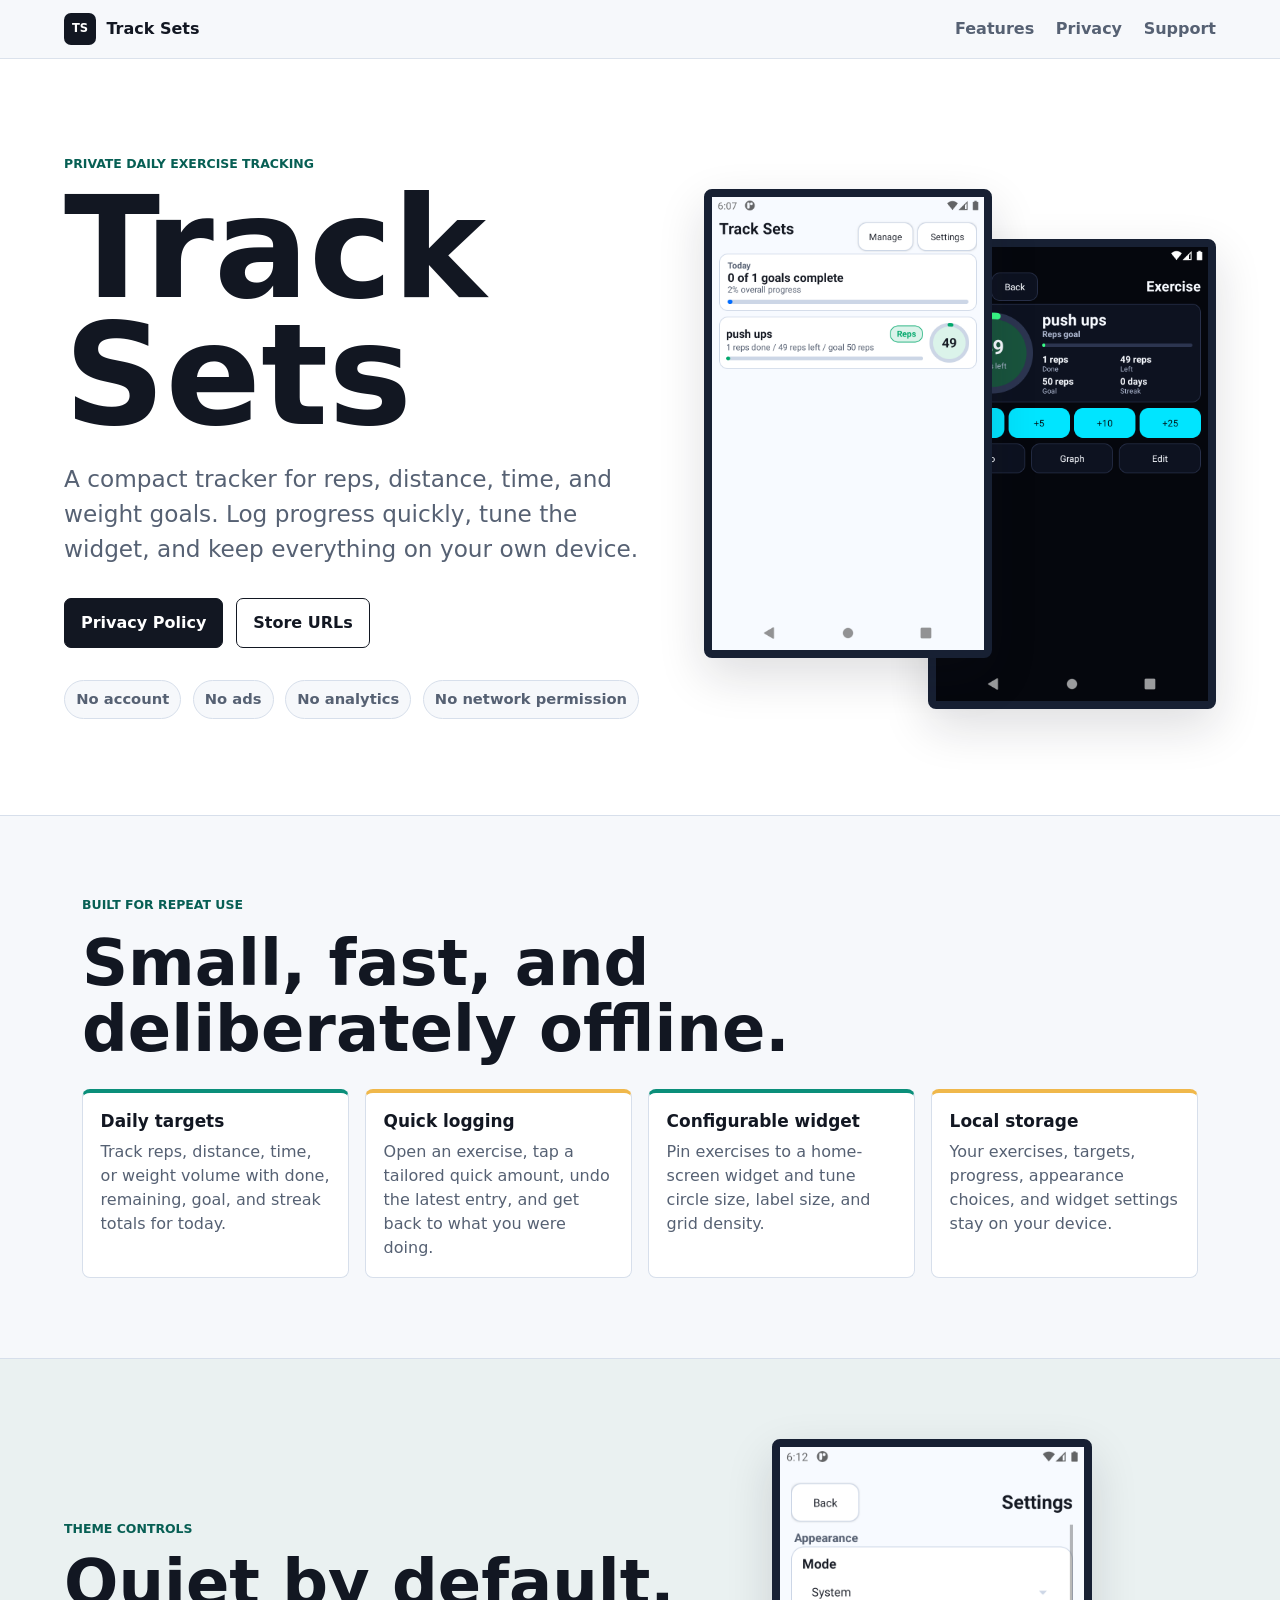
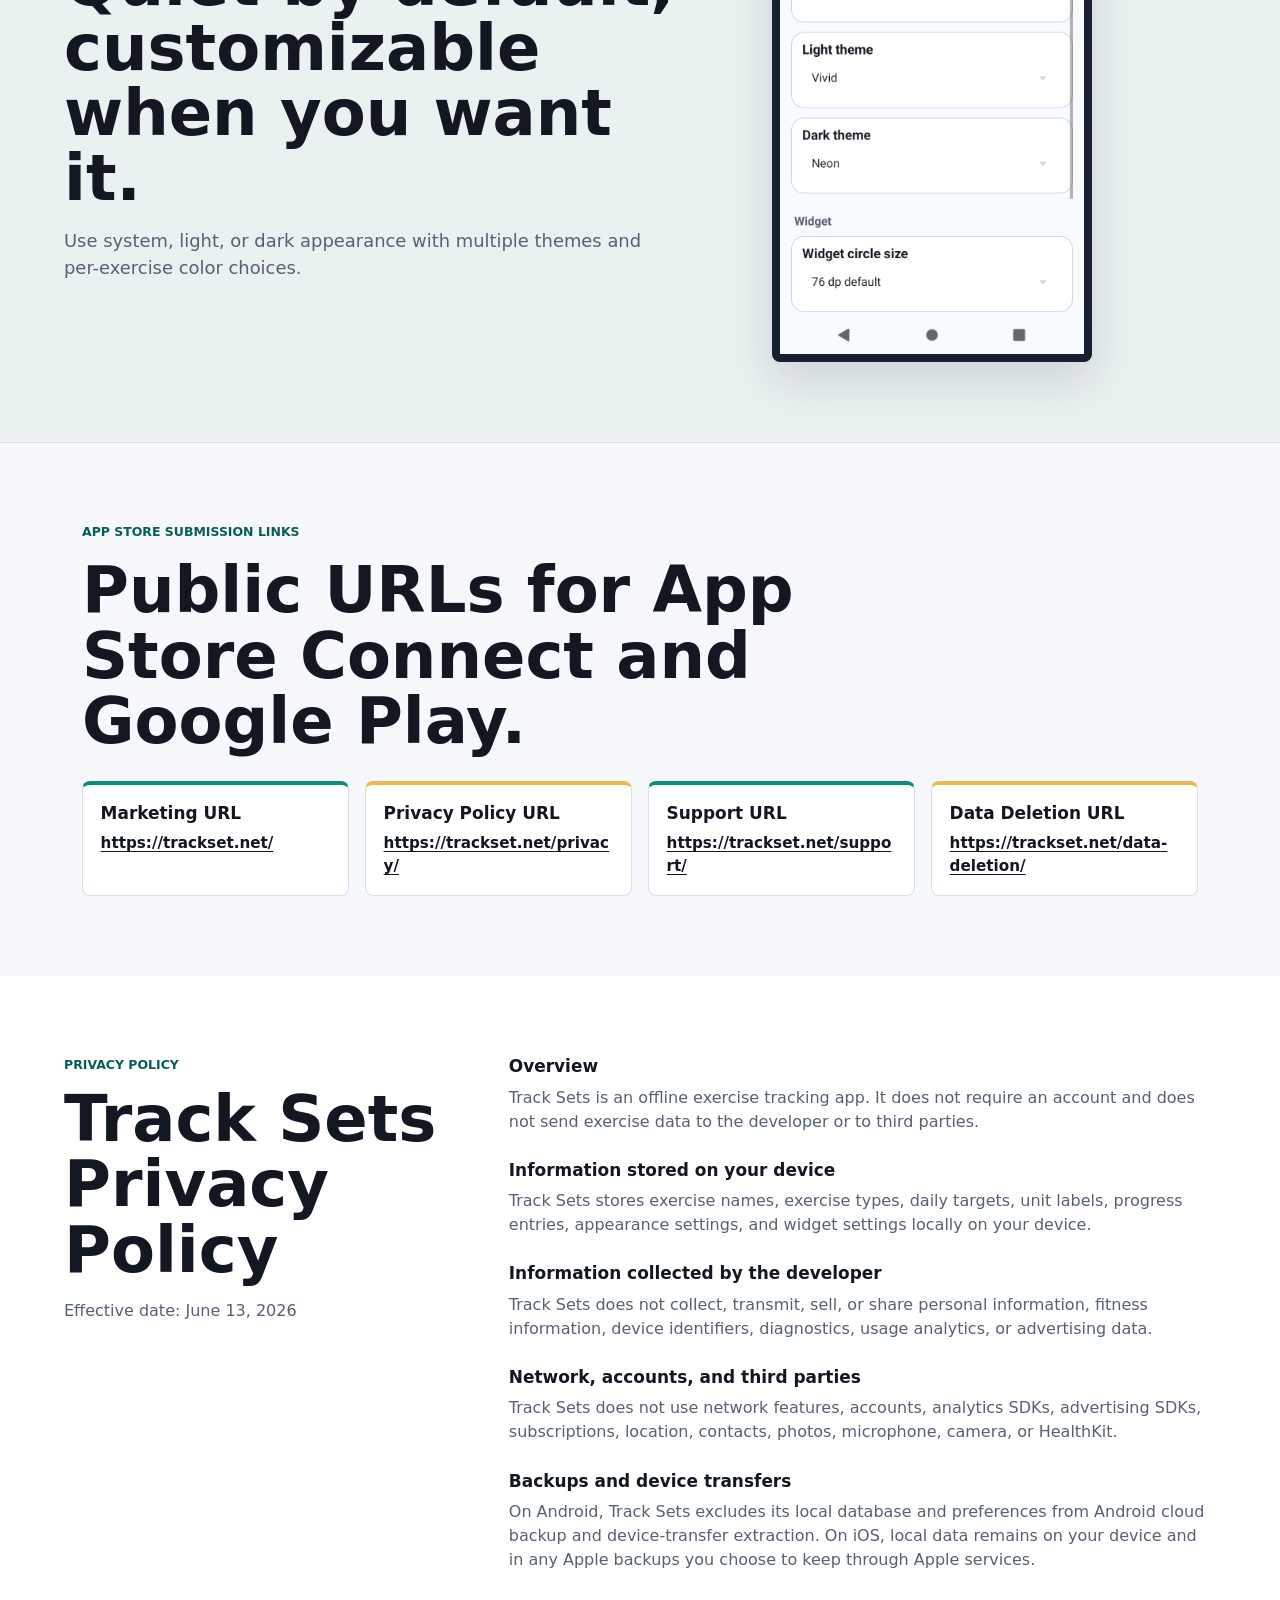
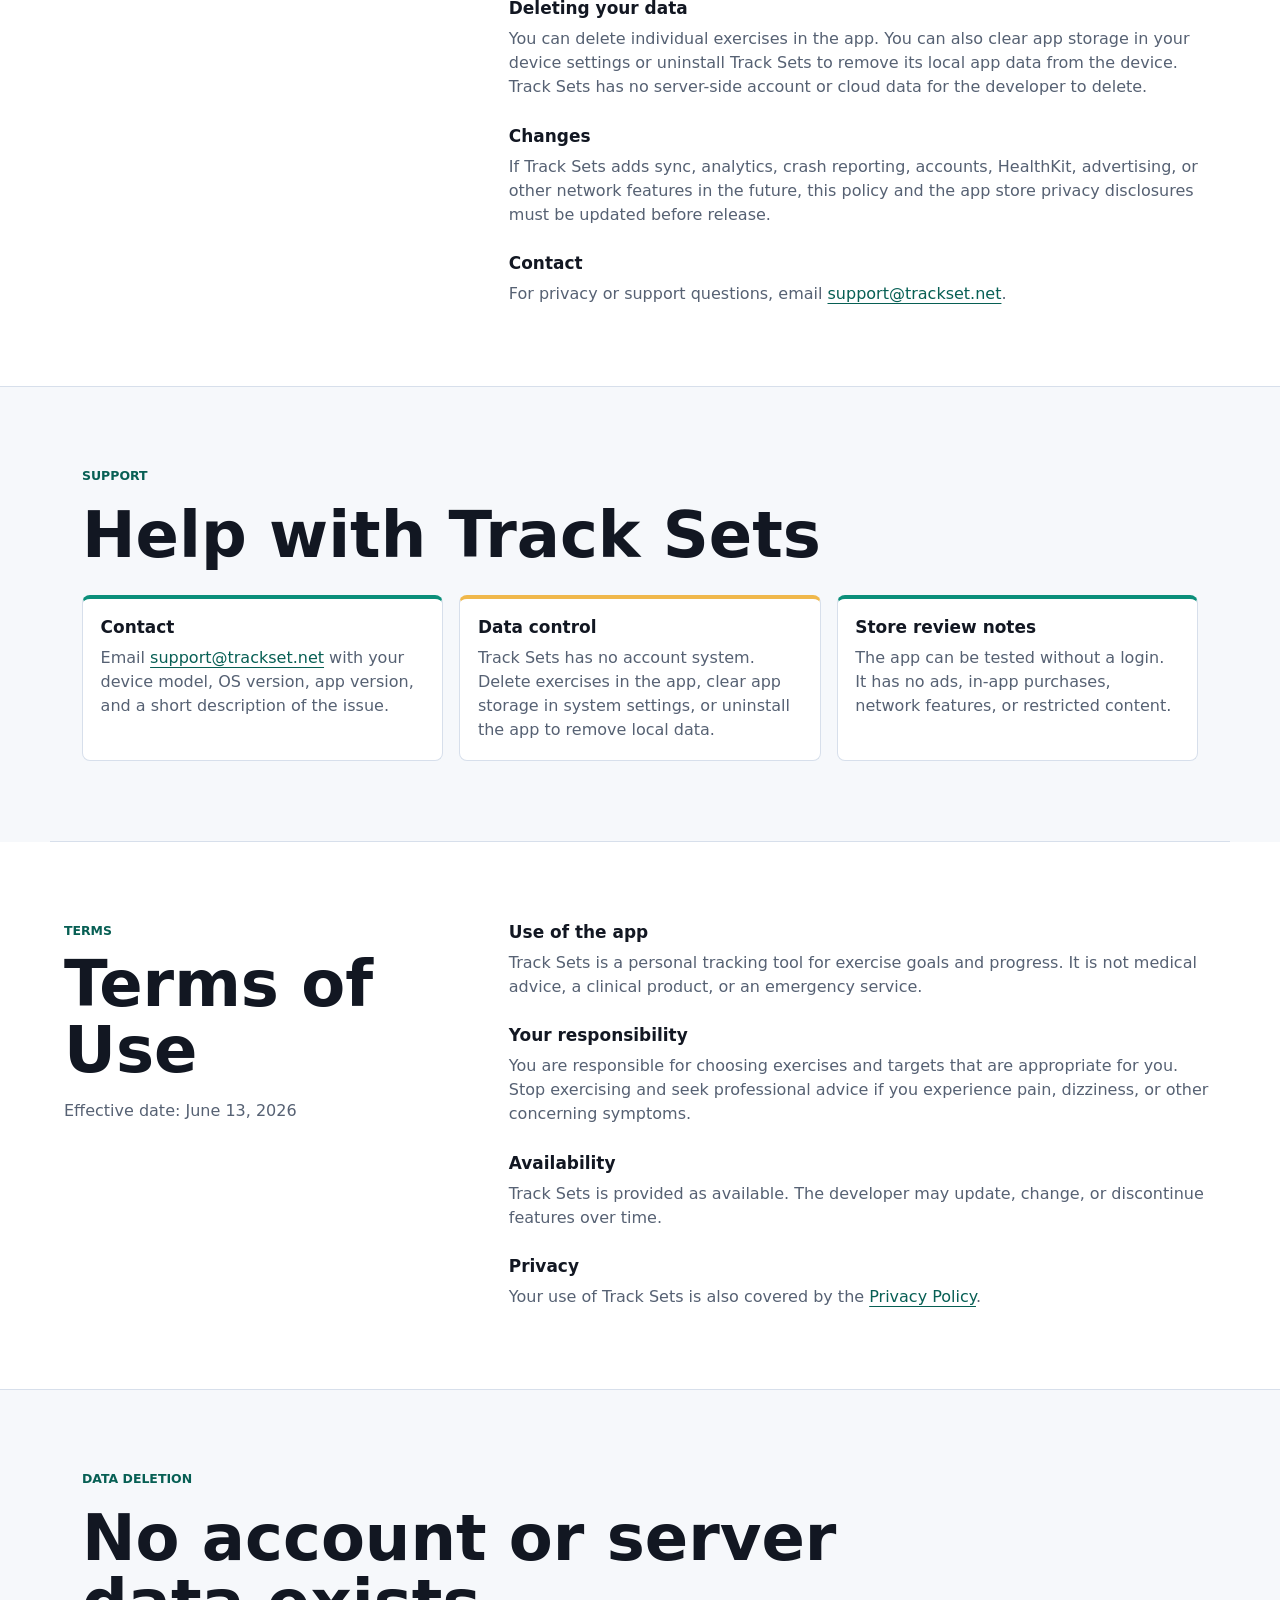
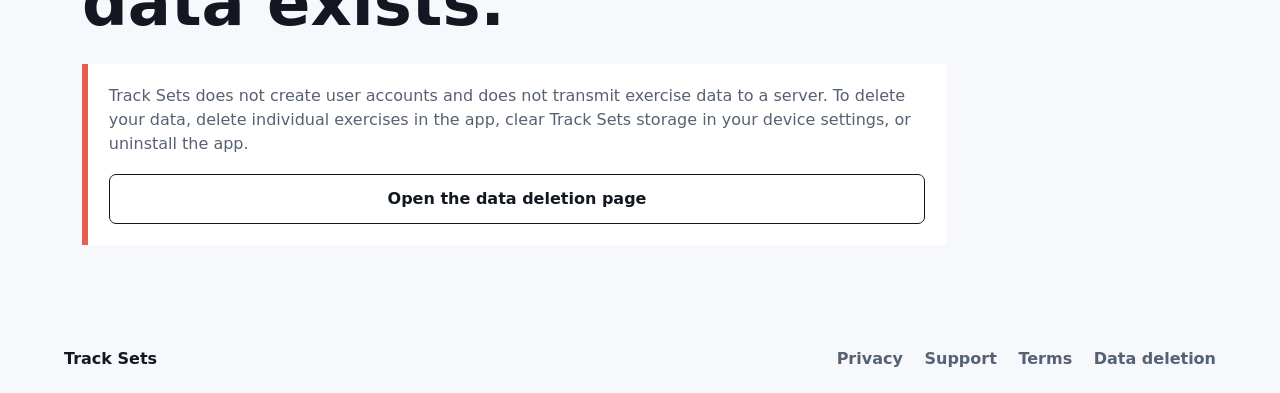
==== index.html @ 84cbd7c3 "add Track Sets website" ====
<!doctype html>
<html lang="en">
<head>
  <meta charset="utf-8">
  <meta name="viewport" content="width=device-width, initial-scale=1">
  <title>Track Sets - Offline Exercise Tracking</title>
  <meta name="description" content="Track Sets is a focused daily exercise tracker with local-only storage, no accounts, no ads, and no analytics.">
  <link rel="canonical" href="https://trackset.net/">
  <meta property="og:title" content="Track Sets">
  <meta property="og:description" content="Focused daily exercise tracking that stays on your device.">
  <meta property="og:type" content="website">
  <meta property="og:url" content="https://trackset.net/">
  <meta property="og:image" content="https://trackset.net/assets/tracksets-main.png">
  <meta name="theme-color" content="#f6f8fb">
  <link rel="icon" href="/assets/favicon.svg" type="image/svg+xml">
  <link rel="stylesheet" href="/assets/styles.css">
</head>
<body>
  <a class="skip-link" href="#main">Skip to content</a>

  <header class="site-header" aria-label="Primary">
    <a class="brand" href="/" aria-label="Track Sets home">
      <span class="brand-mark" aria-hidden="true">TS</span>
      <span>Track Sets</span>
    </a>
    <nav class="nav-links" aria-label="Site">
      <a href="#features">Features</a>
      <a href="#privacy-policy">Privacy</a>
      <a href="#support">Support</a>
    </nav>
  </header>

  <main id="main">
    <section class="hero section-band">
      <div class="hero-copy">
        <p class="eyebrow">Private daily exercise tracking</p>
        <h1>Track Sets</h1>
        <p class="hero-lede">A compact tracker for reps, distance, time, and weight goals. Log progress quickly, tune the widget, and keep everything on your own device.</p>
        <div class="hero-actions" aria-label="Primary actions">
          <a class="button primary" href="#privacy-policy">Privacy Policy</a>
          <a class="button secondary" href="#store-links">Store URLs</a>
        </div>
        <ul class="trust-list" aria-label="Privacy summary">
          <li>No account</li>
          <li>No ads</li>
          <li>No analytics</li>
          <li>No network permission</li>
        </ul>
      </div>
      <div class="phone-stage" aria-label="Track Sets app screenshots">
        <img class="phone-shot shot-main" src="/assets/tracksets-main.png" alt="Track Sets main screen showing today's progress and a push ups goal.">
        <img class="phone-shot shot-detail" src="/assets/tracksets-detail.png" alt="Track Sets exercise detail screen with quick add buttons.">
      </div>
    </section>

    <section id="features" class="section-wrap">
      <div class="section-heading">
        <p class="eyebrow">Built for repeat use</p>
        <h2>Small, fast, and deliberately offline.</h2>
      </div>
      <div class="feature-grid">
        <article class="feature-card">
          <h3>Daily targets</h3>
          <p>Track reps, distance, time, or weight volume with done, remaining, goal, and streak totals for today.</p>
        </article>
        <article class="feature-card">
          <h3>Quick logging</h3>
          <p>Open an exercise, tap a tailored quick amount, undo the latest entry, and get back to what you were doing.</p>
        </article>
        <article class="feature-card">
          <h3>Configurable widget</h3>
          <p>Pin exercises to a home-screen widget and tune circle size, label size, and grid density.</p>
        </article>
        <article class="feature-card">
          <h3>Local storage</h3>
          <p>Your exercises, targets, progress, appearance choices, and widget settings stay on your device.</p>
        </article>
      </div>
    </section>

    <section class="screenshot-band">
      <div class="screenshot-copy">
        <p class="eyebrow">Theme controls</p>
        <h2>Quiet by default, customizable when you want it.</h2>
        <p>Use system, light, or dark appearance with multiple themes and per-exercise color choices.</p>
      </div>
      <img class="settings-shot" src="/assets/tracksets-settings.png" alt="Track Sets settings screen with appearance and widget controls.">
    </section>

    <section id="store-links" class="section-wrap">
      <div class="section-heading">
        <p class="eyebrow">App store submission links</p>
        <h2>Public URLs for App Store Connect and Google Play.</h2>
      </div>
      <div class="url-grid">
        <article class="url-card">
          <h3>Marketing URL</h3>
          <a href="https://trackset.net/">https://trackset.net/</a>
        </article>
        <article class="url-card">
          <h3>Privacy Policy URL</h3>
          <a href="https://trackset.net/privacy/">https://trackset.net/privacy/</a>
        </article>
        <article class="url-card">
          <h3>Support URL</h3>
          <a href="https://trackset.net/support/">https://trackset.net/support/</a>
        </article>
        <article class="url-card">
          <h3>Data Deletion URL</h3>
          <a href="https://trackset.net/data-deletion/">https://trackset.net/data-deletion/</a>
        </article>
      </div>
    </section>

    <section id="privacy-policy" class="legal-section section-band">
      <div class="legal-heading">
        <p class="eyebrow">Privacy Policy</p>
        <h2>Track Sets Privacy Policy</h2>
        <p>Effective date: June 13, 2026</p>
      </div>
      <div class="legal-copy">
        <h3>Overview</h3>
        <p>Track Sets is an offline exercise tracking app. It does not require an account and does not send exercise data to the developer or to third parties.</p>

        <h3>Information stored on your device</h3>
        <p>Track Sets stores exercise names, exercise types, daily targets, unit labels, progress entries, appearance settings, and widget settings locally on your device.</p>

        <h3>Information collected by the developer</h3>
        <p>Track Sets does not collect, transmit, sell, or share personal information, fitness information, device identifiers, diagnostics, usage analytics, or advertising data.</p>

        <h3>Network, accounts, and third parties</h3>
        <p>Track Sets does not use network features, accounts, analytics SDKs, advertising SDKs, subscriptions, location, contacts, photos, microphone, camera, or HealthKit.</p>

        <h3>Backups and device transfers</h3>
        <p>On Android, Track Sets excludes its local database and preferences from Android cloud backup and device-transfer extraction. On iOS, local data remains on your device and in any Apple backups you choose to keep through Apple services.</p>

        <h3>Deleting your data</h3>
        <p>You can delete individual exercises in the app. You can also clear app storage in your device settings or uninstall Track Sets to remove its local app data from the device. Track Sets has no server-side account or cloud data for the developer to delete.</p>

        <h3>Changes</h3>
        <p>If Track Sets adds sync, analytics, crash reporting, accounts, HealthKit, advertising, or other network features in the future, this policy and the app store privacy disclosures must be updated before release.</p>

        <h3>Contact</h3>
        <p>For privacy or support questions, email <a href="mailto:support@trackset.net">support@trackset.net</a>.</p>
      </div>
    </section>

    <section id="support" class="section-wrap support-section">
      <div class="section-heading">
        <p class="eyebrow">Support</p>
        <h2>Help with Track Sets</h2>
      </div>
      <div class="support-grid">
        <article class="feature-card">
          <h3>Contact</h3>
          <p>Email <a href="mailto:support@trackset.net">support@trackset.net</a> with your device model, OS version, app version, and a short description of the issue.</p>
        </article>
        <article class="feature-card">
          <h3>Data control</h3>
          <p>Track Sets has no account system. Delete exercises in the app, clear app storage in system settings, or uninstall the app to remove local data.</p>
        </article>
        <article class="feature-card">
          <h3>Store review notes</h3>
          <p>The app can be tested without a login. It has no ads, in-app purchases, network features, or restricted content.</p>
        </article>
      </div>
    </section>

    <section id="terms" class="legal-section section-band">
      <div class="legal-heading">
        <p class="eyebrow">Terms</p>
        <h2>Terms of Use</h2>
        <p>Effective date: June 13, 2026</p>
      </div>
      <div class="legal-copy">
        <h3>Use of the app</h3>
        <p>Track Sets is a personal tracking tool for exercise goals and progress. It is not medical advice, a clinical product, or an emergency service.</p>

        <h3>Your responsibility</h3>
        <p>You are responsible for choosing exercises and targets that are appropriate for you. Stop exercising and seek professional advice if you experience pain, dizziness, or other concerning symptoms.</p>

        <h3>Availability</h3>
        <p>Track Sets is provided as available. The developer may update, change, or discontinue features over time.</p>

        <h3>Privacy</h3>
        <p>Your use of Track Sets is also covered by the <a href="#privacy-policy">Privacy Policy</a>.</p>
      </div>
    </section>

    <section id="data-deletion" class="section-wrap">
      <div class="section-heading">
        <p class="eyebrow">Data deletion</p>
        <h2>No account or server data exists.</h2>
      </div>
      <div class="deletion-panel">
        <p>Track Sets does not create user accounts and does not transmit exercise data to a server. To delete your data, delete individual exercises in the app, clear Track Sets storage in your device settings, or uninstall the app.</p>
        <a class="button secondary" href="/data-deletion/">Open the data deletion page</a>
      </div>
    </section>
  </main>

  <footer class="site-footer">
    <p>Track Sets</p>
    <nav aria-label="Footer">
      <a href="/privacy/">Privacy</a>
      <a href="/support/">Support</a>
      <a href="/terms/">Terms</a>
      <a href="/data-deletion/">Data deletion</a>
    </nav>
  </footer>
</body>
</html>
---- assets/styles.css ----
:root {
  color-scheme: light;
  --paper: #f6f8fb;
  --surface: #ffffff;
  --ink: #121722;
  --muted: #566173;
  --line: #d7dfeb;
  --teal: #0b8f7a;
  --teal-dark: #075f54;
  --coral: #e85d4f;
  --gold: #f0b84b;
  --blue: #2867df;
  --shadow: 0 18px 48px rgba(18, 23, 34, 0.14);
}

* {
  box-sizing: border-box;
}

html {
  scroll-behavior: smooth;
}

body {
  margin: 0;
  background: var(--paper);
  color: var(--ink);
  font-family: Inter, ui-sans-serif, system-ui, -apple-system, BlinkMacSystemFont, "Segoe UI", sans-serif;
  font-size: 16px;
  line-height: 1.5;
}

img {
  display: block;
  max-width: 100%;
}

a {
  color: var(--teal-dark);
  text-decoration-thickness: 0.08em;
  text-underline-offset: 0.22em;
}

a:hover {
  color: var(--coral);
}

.skip-link {
  position: absolute;
  left: 1rem;
  top: -4rem;
  z-index: 10;
  border-radius: 6px;
  background: var(--ink);
  color: #ffffff;
  padding: 0.75rem 1rem;
}

.skip-link:focus {
  top: 1rem;
}

.site-header {
  position: sticky;
  top: 0;
  z-index: 5;
  display: flex;
  align-items: center;
  justify-content: space-between;
  gap: 1rem;
  border-bottom: 1px solid rgba(215, 223, 235, 0.86);
  background: rgba(246, 248, 251, 0.92);
  padding: 0.8rem clamp(1rem, 5vw, 4rem);
  backdrop-filter: blur(16px);
}

.brand {
  display: inline-flex;
  align-items: center;
  gap: 0.65rem;
  color: var(--ink);
  font-weight: 800;
  text-decoration: none;
}

.brand-mark {
  display: inline-grid;
  width: 2rem;
  height: 2rem;
  place-items: center;
  border-radius: 7px;
  background: var(--ink);
  color: #ffffff;
  font-size: 0.72rem;
  letter-spacing: 0;
}

.nav-links,
.site-footer nav {
  display: flex;
  flex-wrap: wrap;
  align-items: center;
  gap: clamp(0.75rem, 2vw, 1.35rem);
}

.nav-links a,
.site-footer a {
  color: var(--muted);
  font-weight: 700;
  text-decoration: none;
}

.nav-links a:hover,
.site-footer a:hover {
  color: var(--ink);
}

.section-band {
  border-bottom: 1px solid var(--line);
  background: var(--surface);
}

.hero {
  display: grid;
  grid-template-columns: minmax(0, 1fr) minmax(21rem, 32rem);
  align-items: center;
  gap: clamp(2rem, 5vw, 5rem);
  min-height: 680px;
  padding: clamp(3rem, 8vw, 6rem) clamp(1rem, 5vw, 4rem);
}

.hero-copy {
  max-width: 44rem;
}

.eyebrow {
  margin: 0 0 0.75rem;
  color: var(--teal-dark);
  font-size: 0.78rem;
  font-weight: 900;
  letter-spacing: 0;
  text-transform: uppercase;
}

h1,
h2,
h3,
p {
  overflow-wrap: anywhere;
}

h1 {
  margin: 0;
  font-size: clamp(4rem, 13vw, 8.8rem);
  line-height: 0.9;
  letter-spacing: 0;
}

h2 {
  margin: 0;
  max-width: 46rem;
  font-size: clamp(2rem, 5vw, 4rem);
  line-height: 1.02;
  letter-spacing: 0;
}

h3 {
  margin: 0 0 0.55rem;
  font-size: 1.06rem;
  line-height: 1.2;
}

.hero-lede {
  max-width: 40rem;
  margin: 1.45rem 0 0;
  color: var(--muted);
  font-size: clamp(1.12rem, 2vw, 1.45rem);
}

.hero-actions {
  display: flex;
  flex-wrap: wrap;
  gap: 0.8rem;
  margin-top: 2rem;
}

.button {
  display: inline-flex;
  min-height: 2.9rem;
  align-items: center;
  justify-content: center;
  border: 1px solid var(--ink);
  border-radius: 7px;
  padding: 0.75rem 1rem;
  font-weight: 900;
  text-decoration: none;
}

.button.primary {
  background: var(--ink);
  color: #ffffff;
}

.button.secondary {
  background: var(--surface);
  color: var(--ink);
}

.button:hover {
  border-color: var(--coral);
  background: var(--coral);
  color: #ffffff;
}

.trust-list {
  display: flex;
  flex-wrap: wrap;
  gap: 0.7rem;
  margin: 2rem 0 0;
  padding: 0;
  list-style: none;
}

.trust-list li {
  border: 1px solid var(--line);
  border-radius: 999px;
  background: #f6f8fb;
  padding: 0.45rem 0.7rem;
  color: var(--muted);
  font-size: 0.92rem;
  font-weight: 800;
}

.phone-stage {
  position: relative;
  min-height: 31rem;
}

.phone-shot {
  width: min(58vw, 18rem);
  border: 8px solid #172033;
  border-radius: 8px;
  background: #ffffff;
  box-shadow: var(--shadow);
}

.shot-main {
  position: relative;
  z-index: 2;
}

.shot-detail {
  position: absolute;
  right: 0;
  bottom: 0;
  z-index: 1;
  transform: translateY(1.5rem);
}

.section-wrap {
  max-width: 1180px;
  margin: 0 auto;
  padding: clamp(3rem, 8vw, 5rem) clamp(1rem, 4vw, 2rem);
}

.section-heading {
  display: grid;
  gap: 0.3rem;
  margin-bottom: 1.7rem;
}

.section-heading h2 {
  max-width: 54rem;
}

.feature-grid,
.url-grid,
.support-grid {
  display: grid;
  grid-template-columns: repeat(4, minmax(0, 1fr));
  gap: 1rem;
}

.support-grid {
  grid-template-columns: repeat(3, minmax(0, 1fr));
}

.feature-card,
.url-card {
  min-width: 0;
  border: 1px solid var(--line);
  border-radius: 8px;
  background: var(--surface);
  padding: 1.1rem;
}

.feature-card:nth-child(2n),
.url-card:nth-child(2n) {
  border-top: 4px solid var(--gold);
}

.feature-card:nth-child(2n + 1),
.url-card:nth-child(2n + 1) {
  border-top: 4px solid var(--teal);
}

.feature-card p,
.url-card p {
  margin: 0;
  color: var(--muted);
}

.url-card a {
  display: block;
  color: var(--ink);
  font-size: 0.95rem;
  font-weight: 800;
  overflow-wrap: anywhere;
}

.screenshot-band {
  display: grid;
  grid-template-columns: minmax(0, 0.85fr) minmax(16rem, 22rem);
  align-items: center;
  gap: clamp(2rem, 6vw, 6rem);
  border-block: 1px solid var(--line);
  background: #eaf1f1;
  padding: clamp(3rem, 7vw, 5rem) clamp(1rem, 5vw, 4rem);
}

.screenshot-copy p:not(.eyebrow) {
  max-width: 38rem;
  margin: 1rem 0 0;
  color: var(--muted);
  font-size: 1.12rem;
}

.settings-shot {
  width: min(100%, 20rem);
  justify-self: center;
  border: 8px solid #172033;
  border-radius: 8px;
  background: #ffffff;
  box-shadow: var(--shadow);
}

.legal-section {
  display: grid;
  grid-template-columns: minmax(15rem, 0.7fr) minmax(0, 1.3fr);
  gap: clamp(1.5rem, 5vw, 4rem);
  padding: clamp(3rem, 8vw, 5rem) clamp(1rem, 5vw, 4rem);
}

.legal-heading {
  align-self: start;
  position: sticky;
  top: 6rem;
}

.legal-heading p:not(.eyebrow) {
  color: var(--muted);
}

.legal-copy {
  max-width: 56rem;
}

.legal-copy h3 {
  margin-top: 1.65rem;
}

.legal-copy h3:first-child {
  margin-top: 0;
}

.legal-copy p {
  margin: 0.35rem 0 0;
  color: var(--muted);
}

.support-section {
  border-bottom: 1px solid var(--line);
}

.deletion-panel {
  display: grid;
  gap: 1.1rem;
  max-width: 54rem;
  border-left: 6px solid var(--coral);
  background: var(--surface);
  padding: 1.3rem;
}

.deletion-panel p {
  margin: 0;
  color: var(--muted);
}

.site-footer {
  display: flex;
  align-items: center;
  justify-content: space-between;
  gap: 1rem;
  padding: 1.4rem clamp(1rem, 5vw, 4rem);
}

.site-footer p {
  margin: 0;
  font-weight: 900;
}

.simple-page {
  min-height: 100vh;
  background: var(--paper);
}

.simple-shell {
  max-width: 860px;
  margin: 0 auto;
  padding: clamp(2rem, 7vw, 5rem) clamp(1rem, 4vw, 2rem);
}

.simple-card {
  border: 1px solid var(--line);
  border-radius: 8px;
  background: var(--surface);
  padding: clamp(1.2rem, 4vw, 2.4rem);
}

.simple-card h1 {
  font-size: clamp(2.4rem, 8vw, 4.5rem);
  line-height: 1;
}

.simple-card h2 {
  margin-top: 1.8rem;
  font-size: 1.25rem;
  line-height: 1.2;
}

.simple-card p,
.simple-card li {
  color: var(--muted);
}

.simple-card ul {
  padding-left: 1.2rem;
}

.simple-actions {
  display: flex;
  flex-wrap: wrap;
  gap: 0.75rem;
  margin-top: 1.5rem;
}

@media (max-width: 940px) {
  .hero,
  .screenshot-band,
  .legal-section {
    grid-template-columns: 1fr;
  }

  .hero {
    min-height: auto;
  }

  .phone-stage {
    min-height: 25rem;
  }

  .phone-shot {
    width: min(46vw, 17rem);
  }

  .legal-heading {
    position: static;
  }

  .feature-grid,
  .url-grid,
  .support-grid {
    grid-template-columns: repeat(2, minmax(0, 1fr));
  }
}

@media (max-width: 640px) {
  .site-header {
    align-items: flex-start;
    flex-direction: column;
  }

  .nav-links {
    width: 100%;
    justify-content: space-between;
  }

  .hero-actions,
  .button {
    width: 100%;
  }

  .phone-stage {
    min-height: 23rem;
  }

  .phone-shot {
    width: min(70vw, 15rem);
  }

  .shot-detail {
    right: 0.4rem;
    bottom: 1rem;
  }

  .feature-grid,
  .url-grid,
  .support-grid {
    grid-template-columns: 1fr;
  }

  .site-footer {
    align-items: flex-start;
    flex-direction: column;
  }
}
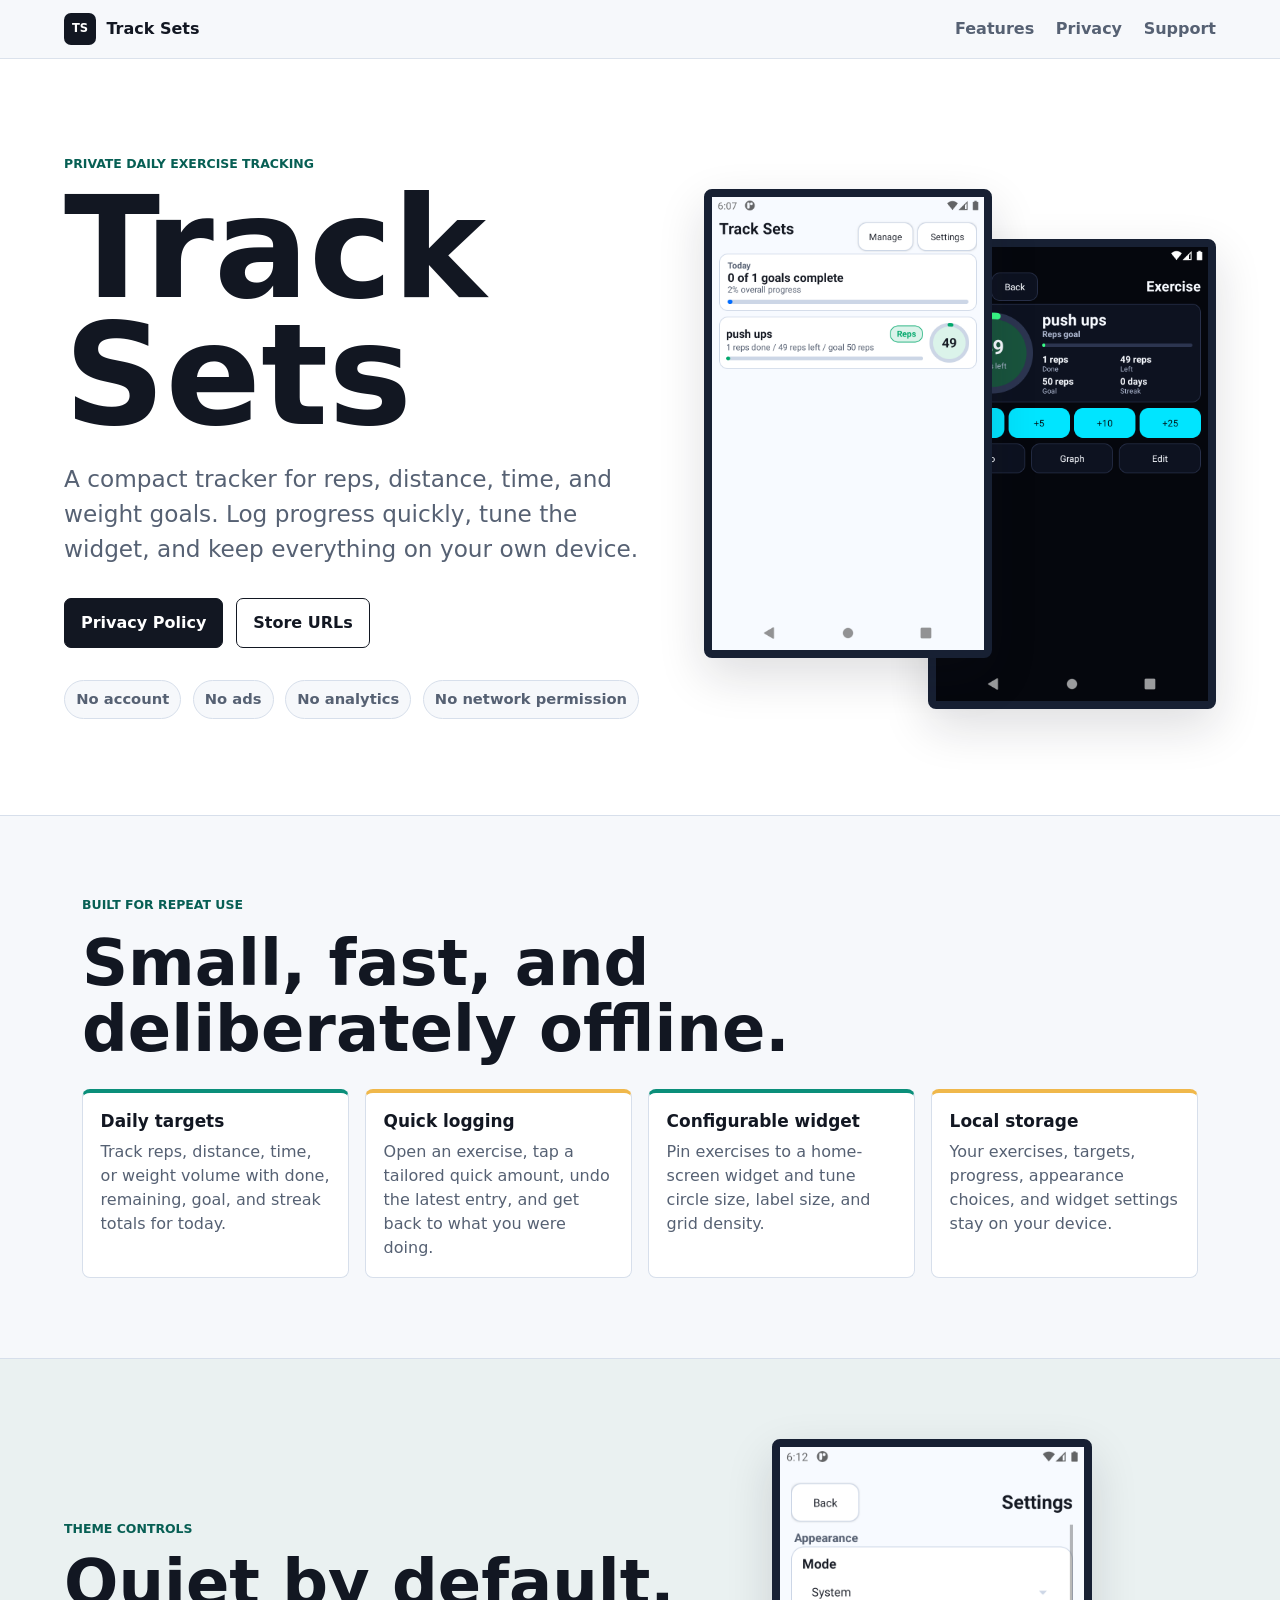
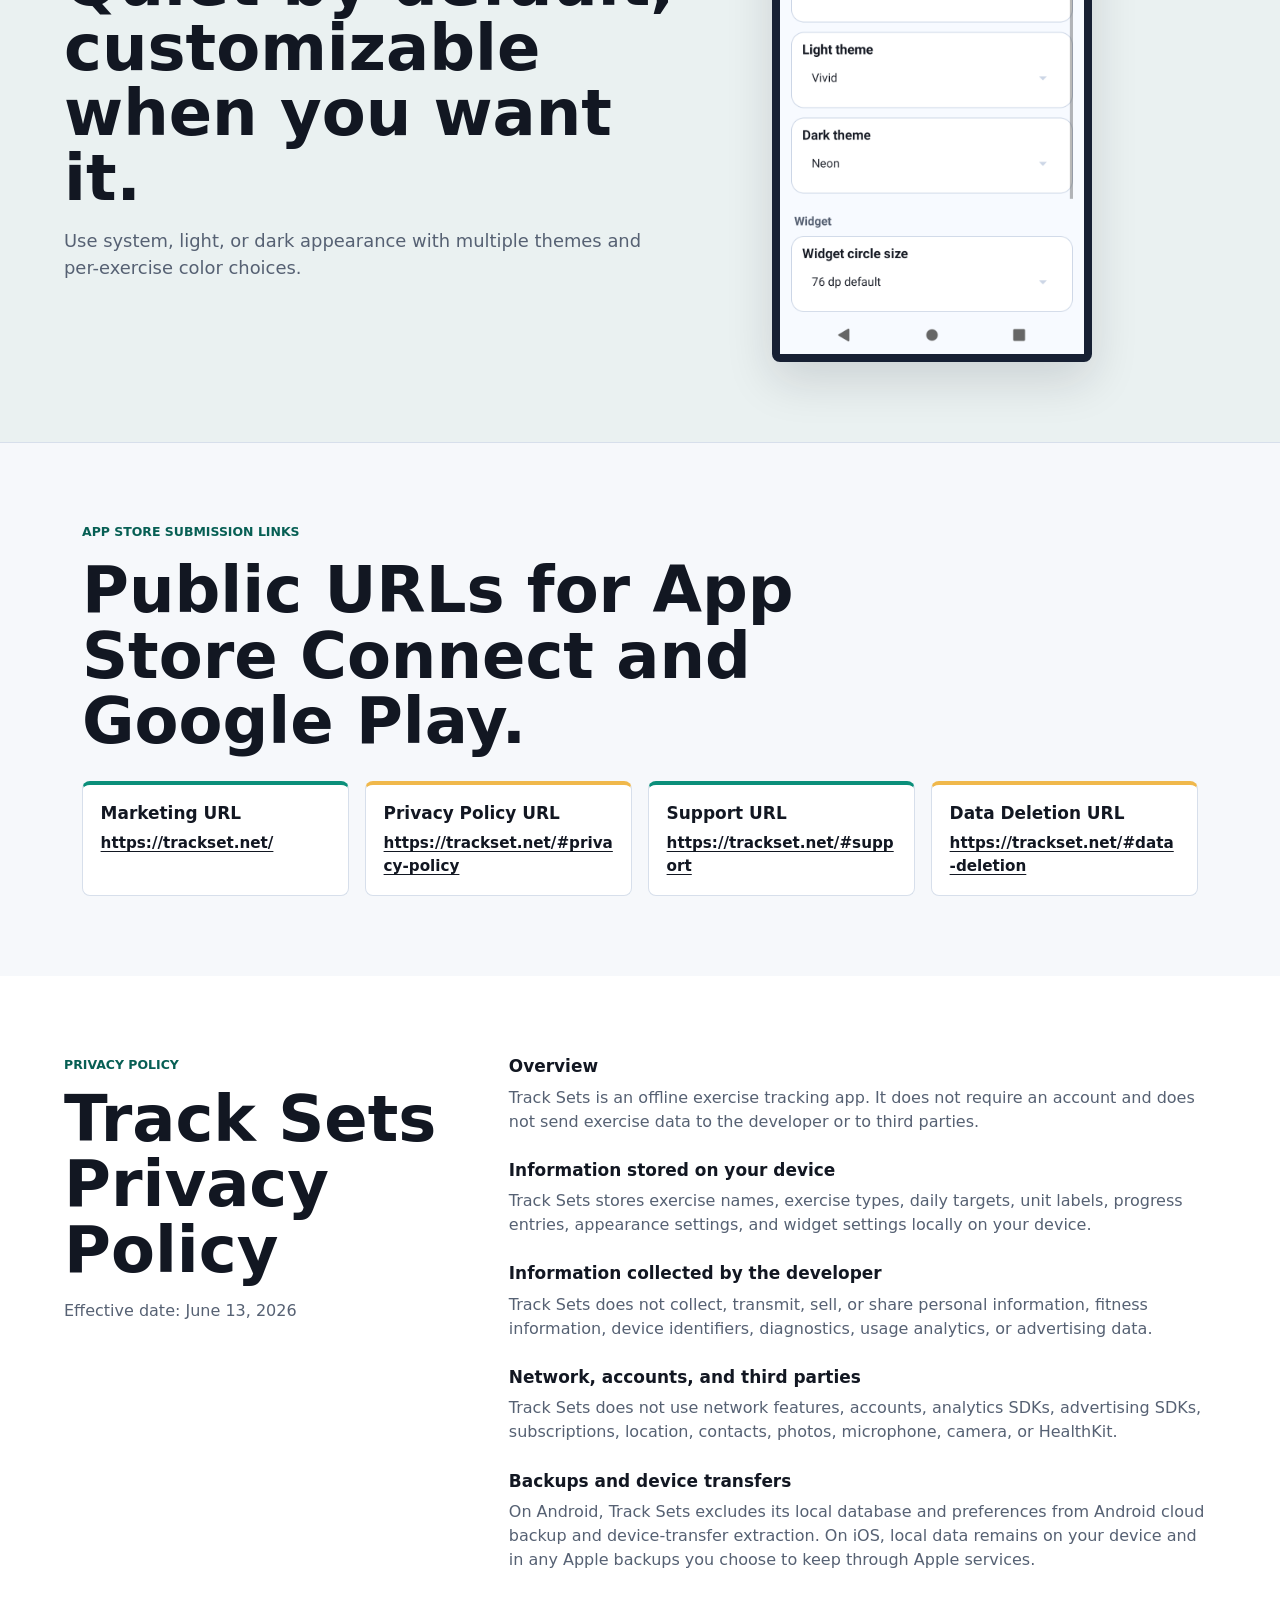
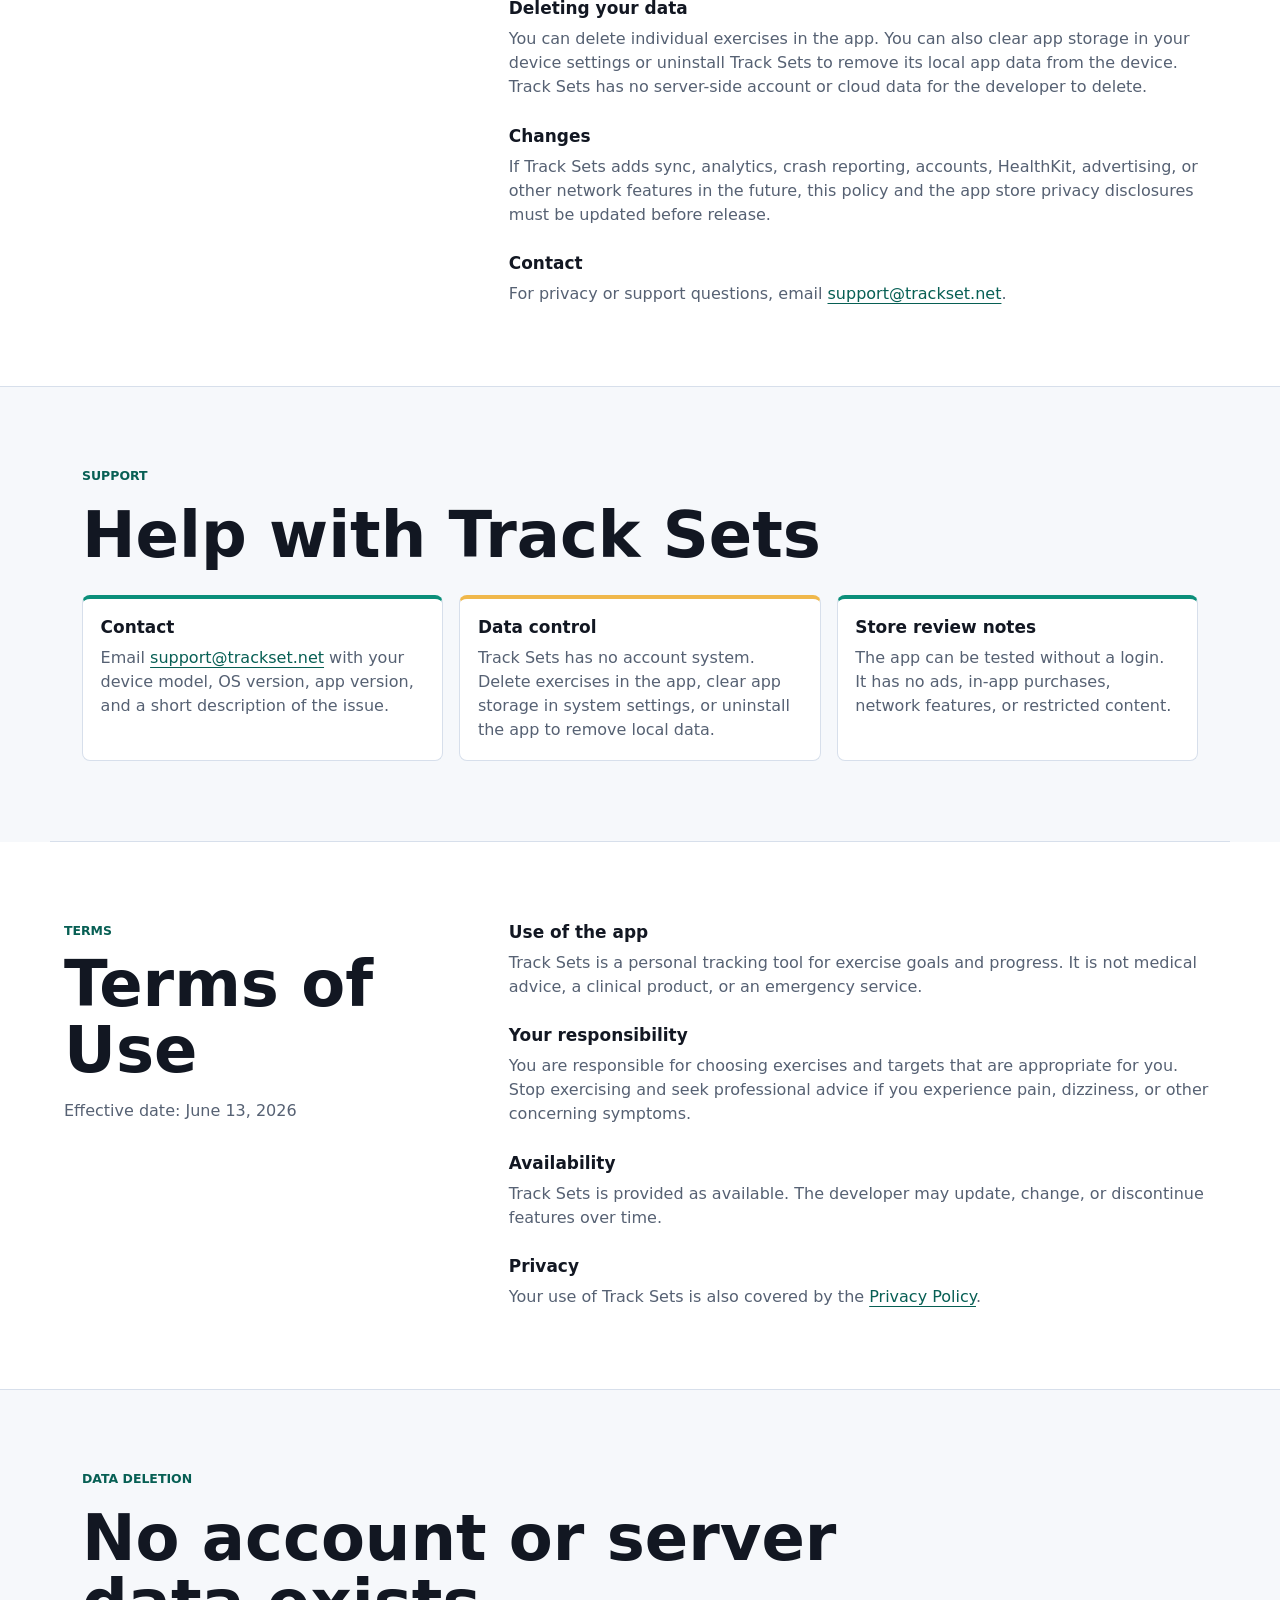
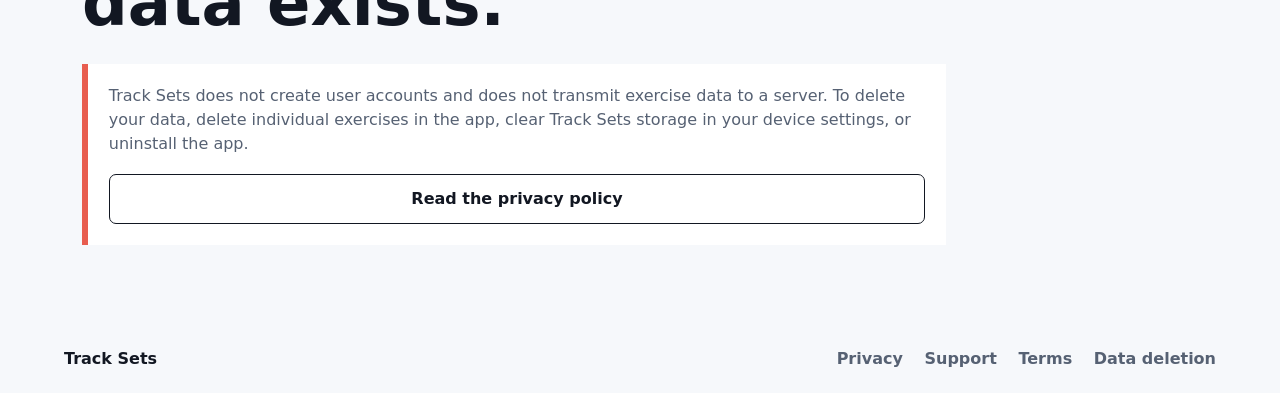
==== commit c3fdce4e: "initial" ====
--- a/index.html
+++ b/index.html
@@ -99,15 +99,15 @@
         </article>
         <article class="url-card">
           <h3>Privacy Policy URL</h3>
-          <a href="https://trackset.net/privacy/">https://trackset.net/privacy/</a>
+          <a href="https://trackset.net/#privacy-policy">https://trackset.net/#privacy-policy</a>
         </article>
         <article class="url-card">
           <h3>Support URL</h3>
-          <a href="https://trackset.net/support/">https://trackset.net/support/</a>
+          <a href="https://trackset.net/#support">https://trackset.net/#support</a>
         </article>
         <article class="url-card">
           <h3>Data Deletion URL</h3>
-          <a href="https://trackset.net/data-deletion/">https://trackset.net/data-deletion/</a>
+          <a href="https://trackset.net/#data-deletion">https://trackset.net/#data-deletion</a>
         </article>
       </div>
     </section>
@@ -194,7 +194,7 @@
       </div>
       <div class="deletion-panel">
         <p>Track Sets does not create user accounts and does not transmit exercise data to a server. To delete your data, delete individual exercises in the app, clear Track Sets storage in your device settings, or uninstall the app.</p>
-        <a class="button secondary" href="/data-deletion/">Open the data deletion page</a>
+        <a class="button secondary" href="#privacy-policy">Read the privacy policy</a>
       </div>
     </section>
   </main>
@@ -202,10 +202,10 @@
   <footer class="site-footer">
     <p>Track Sets</p>
     <nav aria-label="Footer">
-      <a href="/privacy/">Privacy</a>
-      <a href="/support/">Support</a>
-      <a href="/terms/">Terms</a>
-      <a href="/data-deletion/">Data deletion</a>
+      <a href="#privacy-policy">Privacy</a>
+      <a href="#support">Support</a>
+      <a href="#terms">Terms</a>
+      <a href="#data-deletion">Data deletion</a>
     </nav>
   </footer>
 </body>
--- a/assets/styles.css
+++ b/assets/styles.css
@@ -120,6 +120,10 @@
   background: var(--surface);
 }
 
+section[id] {
+  scroll-margin-top: 5rem;
+}
+
 .hero {
   display: grid;
   grid-template-columns: minmax(0, 1fr) minmax(21rem, 32rem);
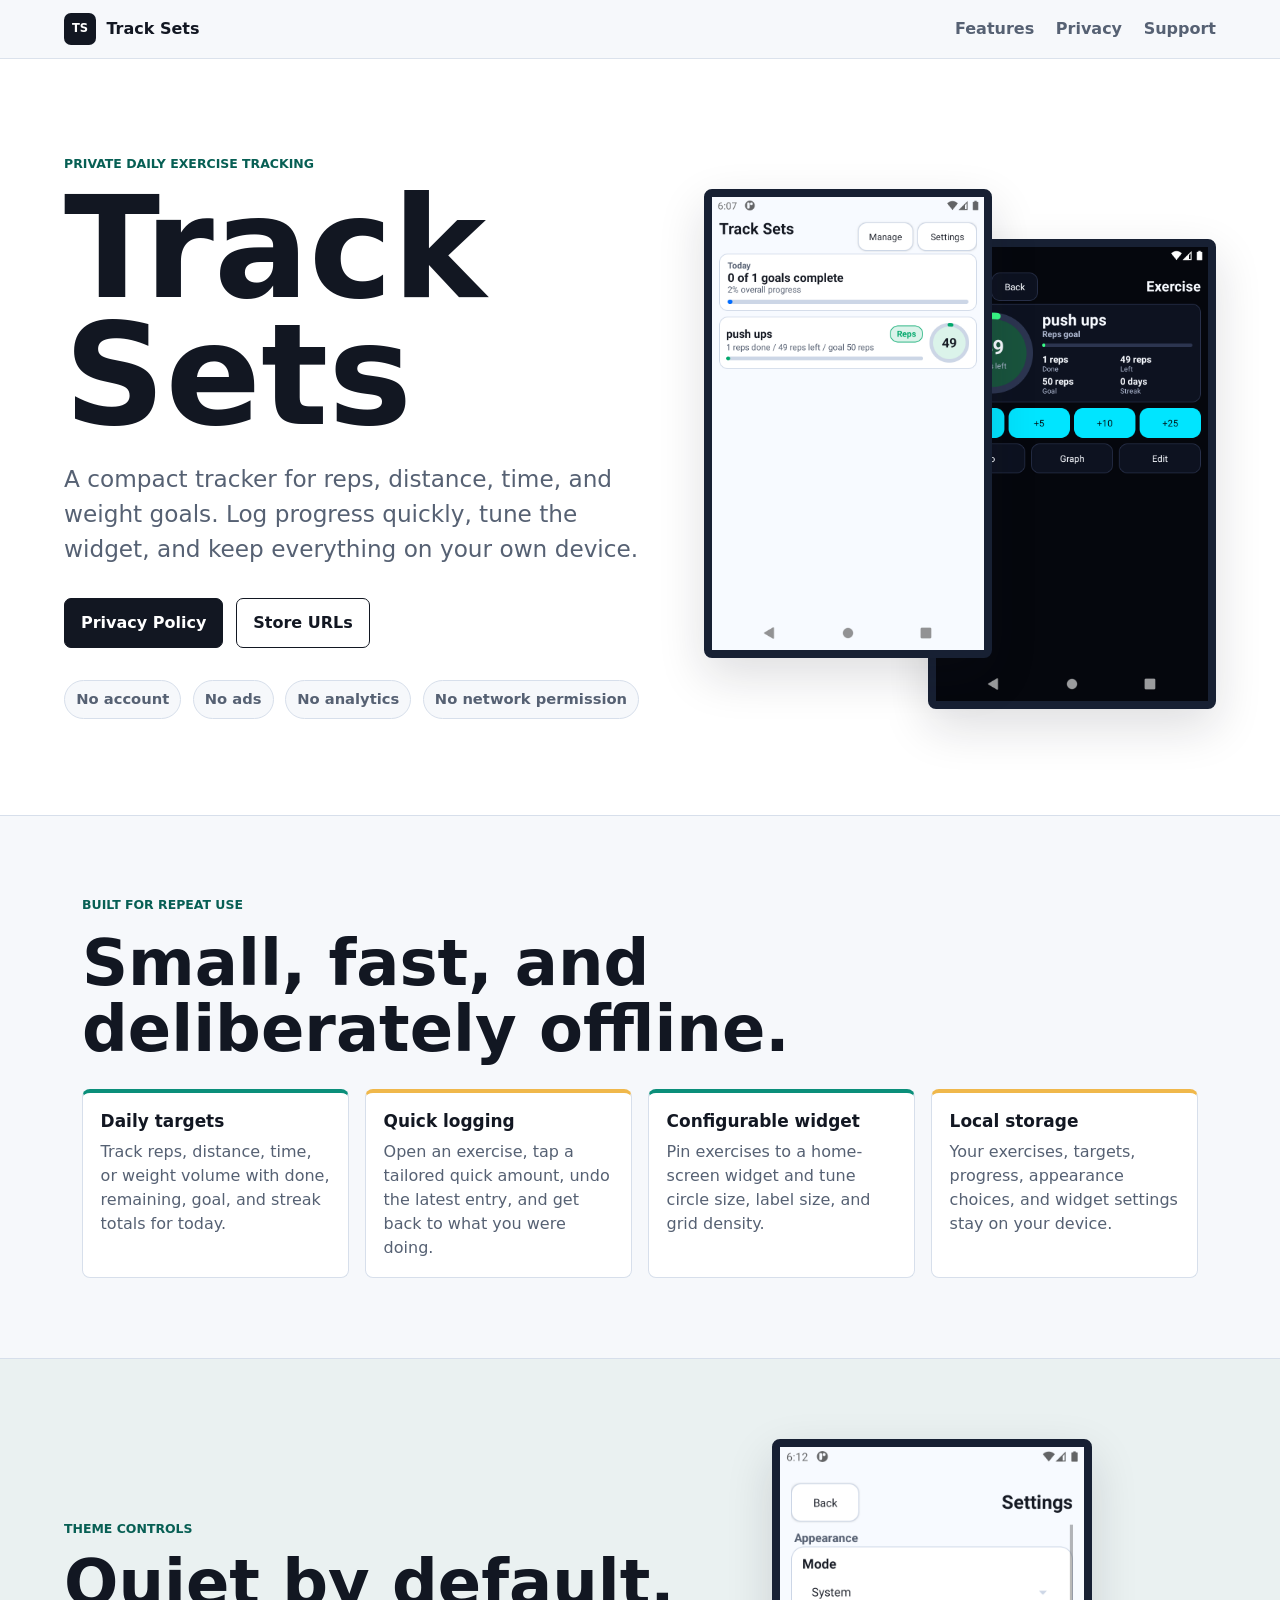
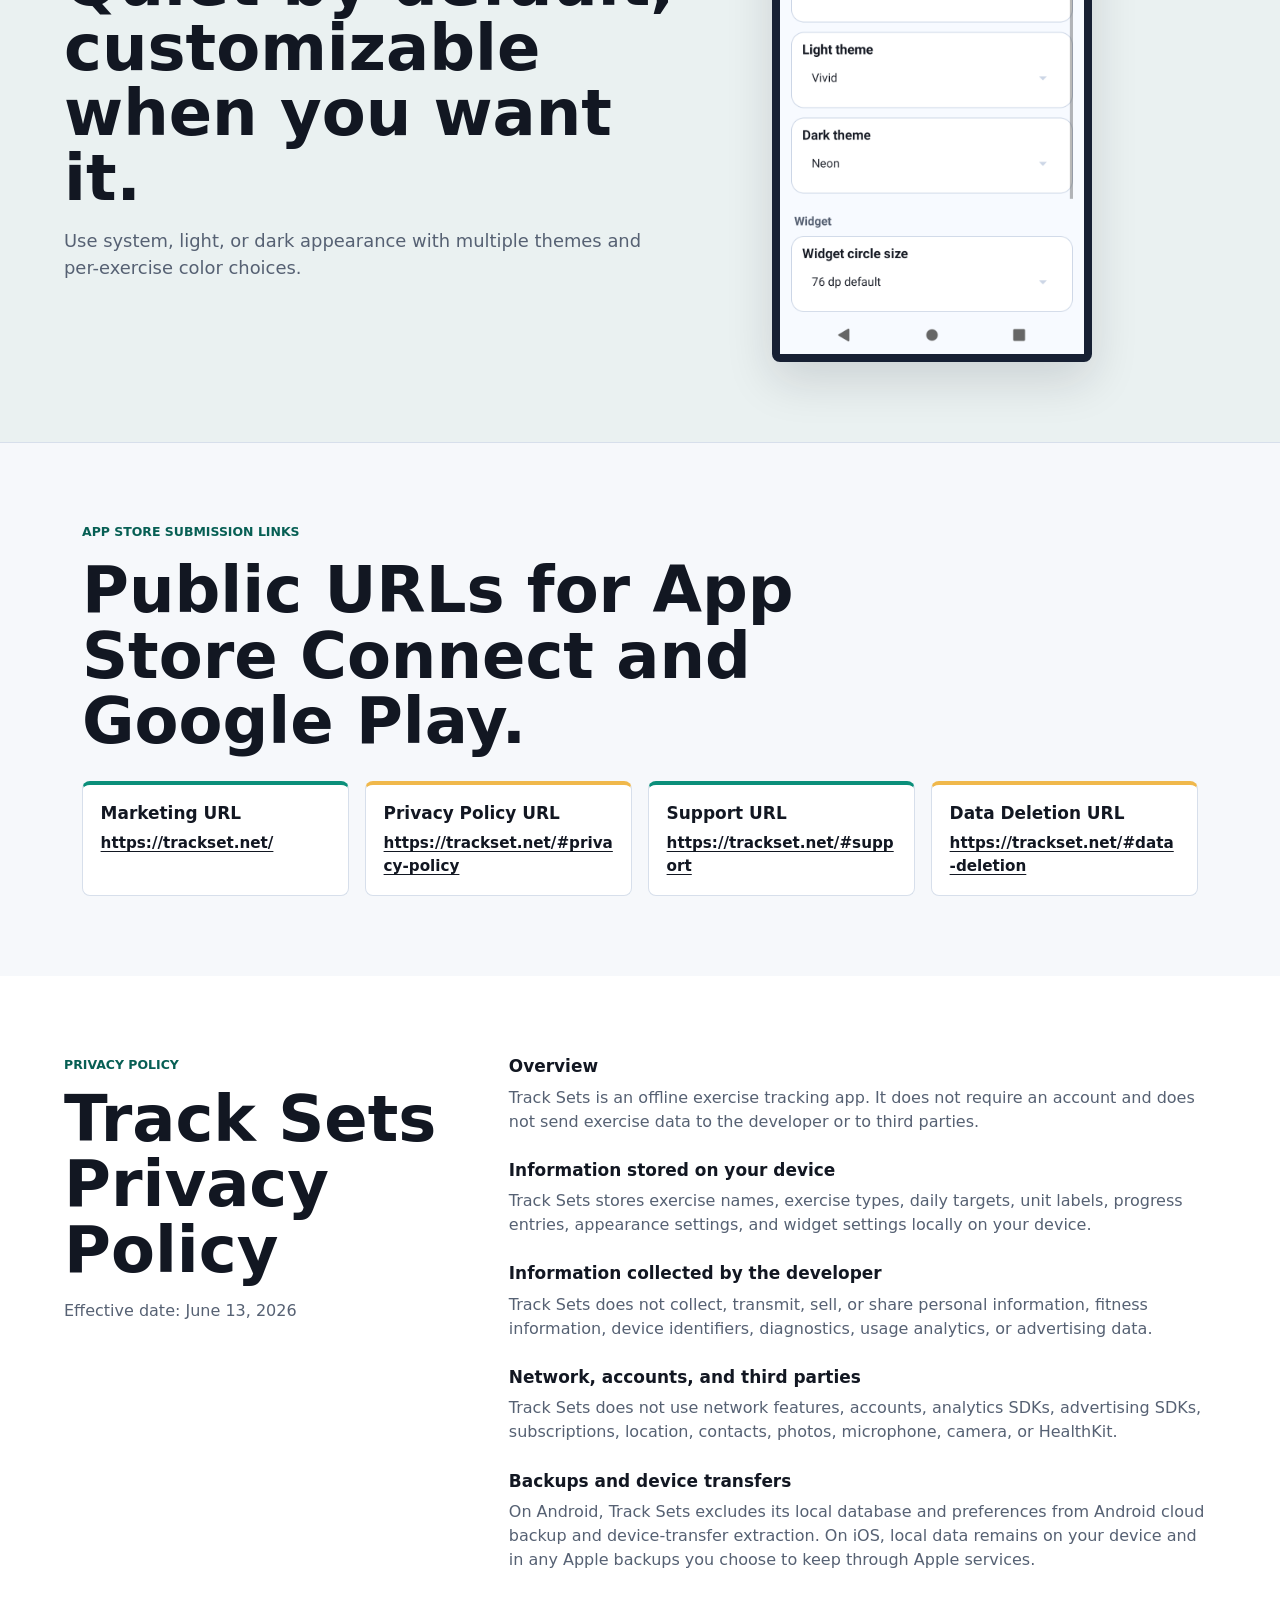
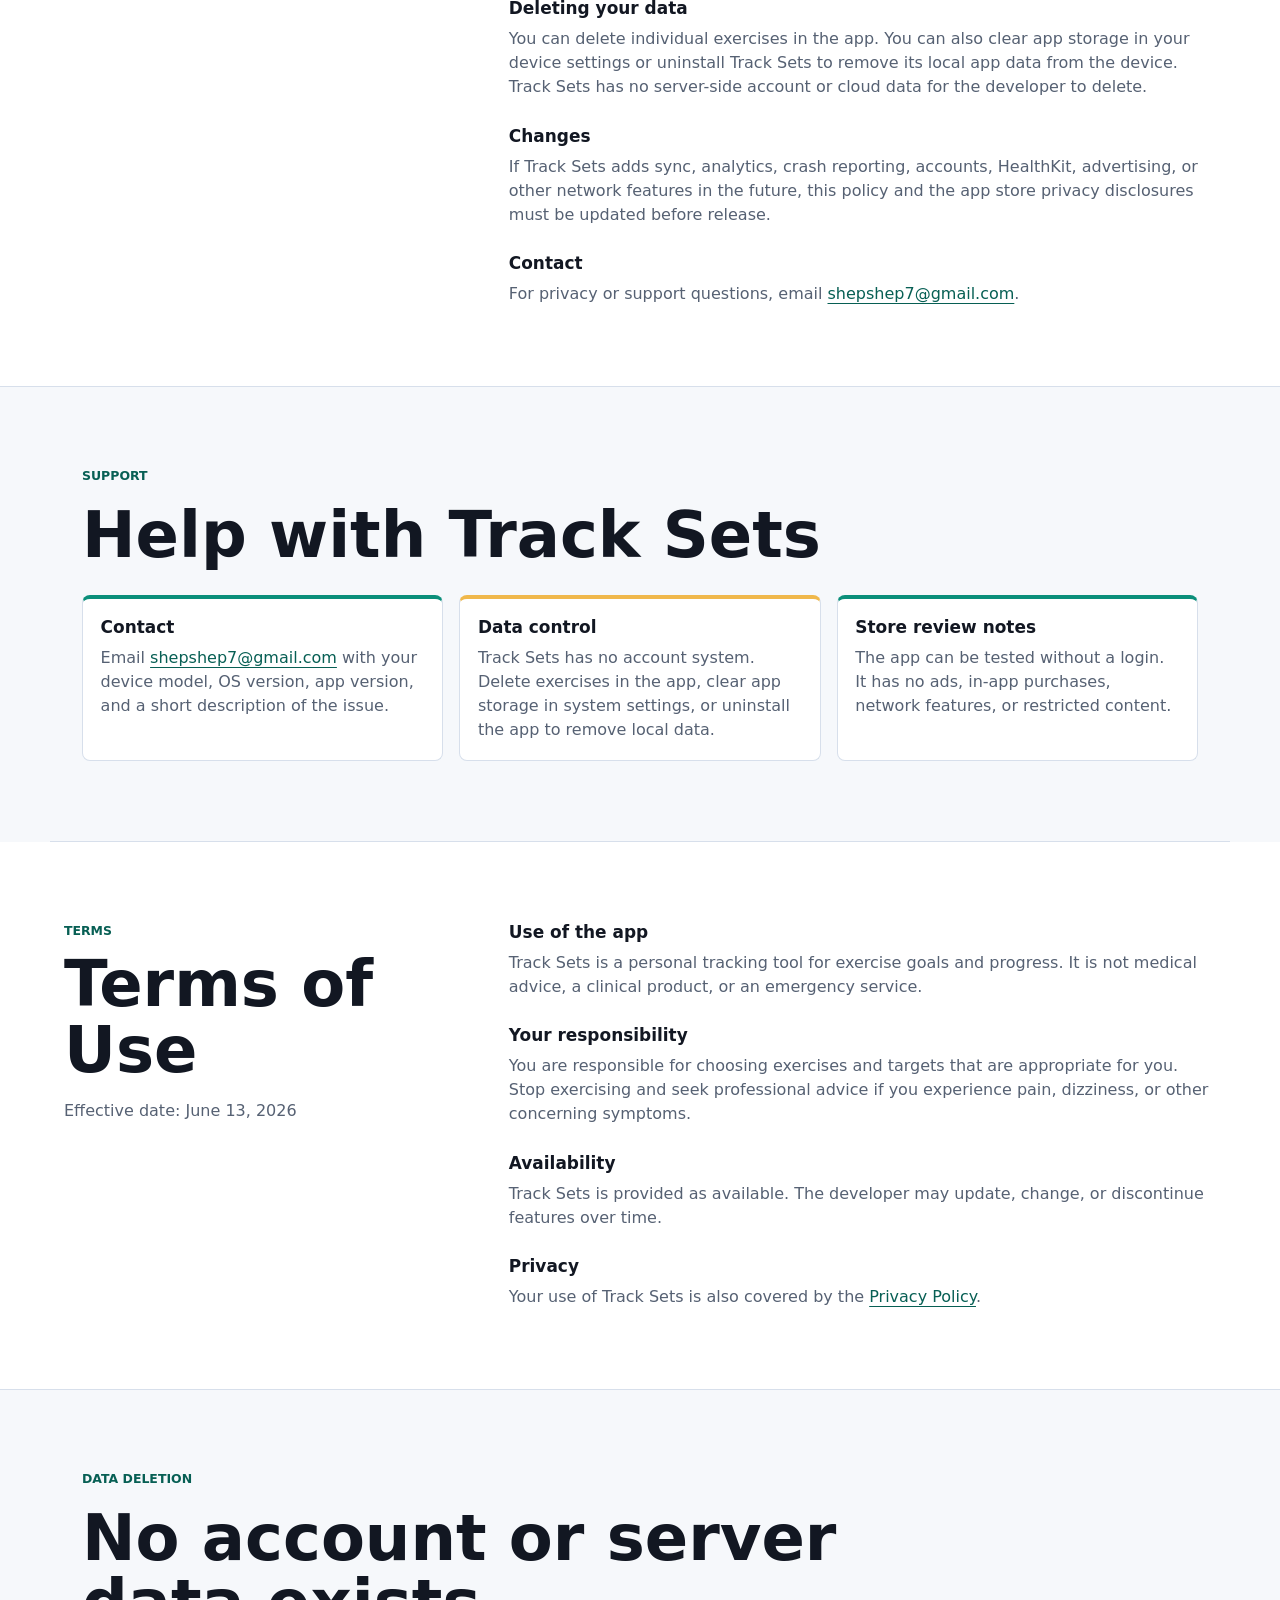
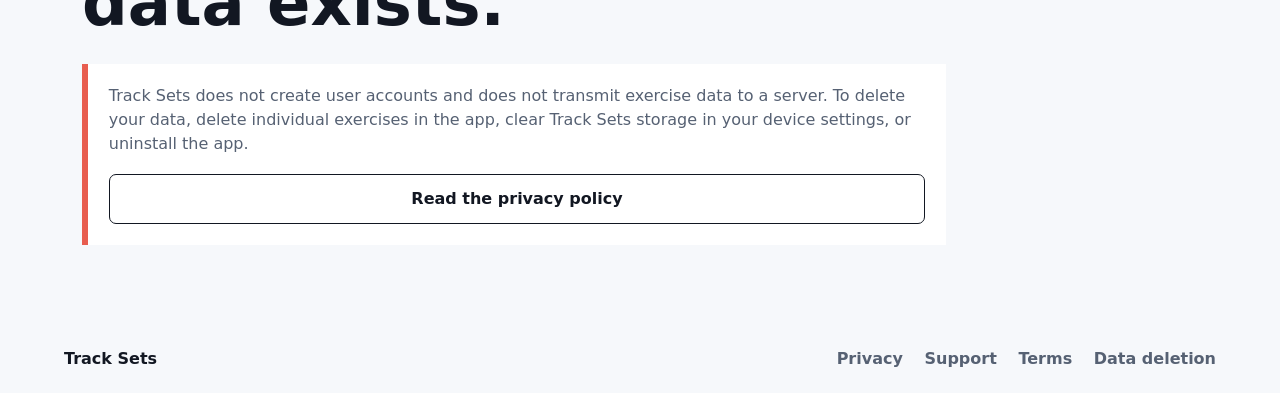
==== commit eed5b1f1: "Update index.html" ====
--- a/index.html
+++ b/index.html
@@ -141,7 +141,7 @@
         <p>If Track Sets adds sync, analytics, crash reporting, accounts, HealthKit, advertising, or other network features in the future, this policy and the app store privacy disclosures must be updated before release.</p>
 
         <h3>Contact</h3>
-        <p>For privacy or support questions, email <a href="mailto:support@trackset.net">support@trackset.net</a>.</p>
+        <p>For privacy or support questions, email <a href="mailto:shepshep7@gmail.com">shepshep7@gmail.com</a>.</p>
       </div>
     </section>
 
@@ -153,7 +153,7 @@
       <div class="support-grid">
         <article class="feature-card">
           <h3>Contact</h3>
-          <p>Email <a href="mailto:support@trackset.net">support@trackset.net</a> with your device model, OS version, app version, and a short description of the issue.</p>
+          <p>Email <a href="mailto:shepshep7@gmail.com">shepshep7@gmail.com</a> with your device model, OS version, app version, and a short description of the issue.</p>
         </article>
         <article class="feature-card">
           <h3>Data control</h3>
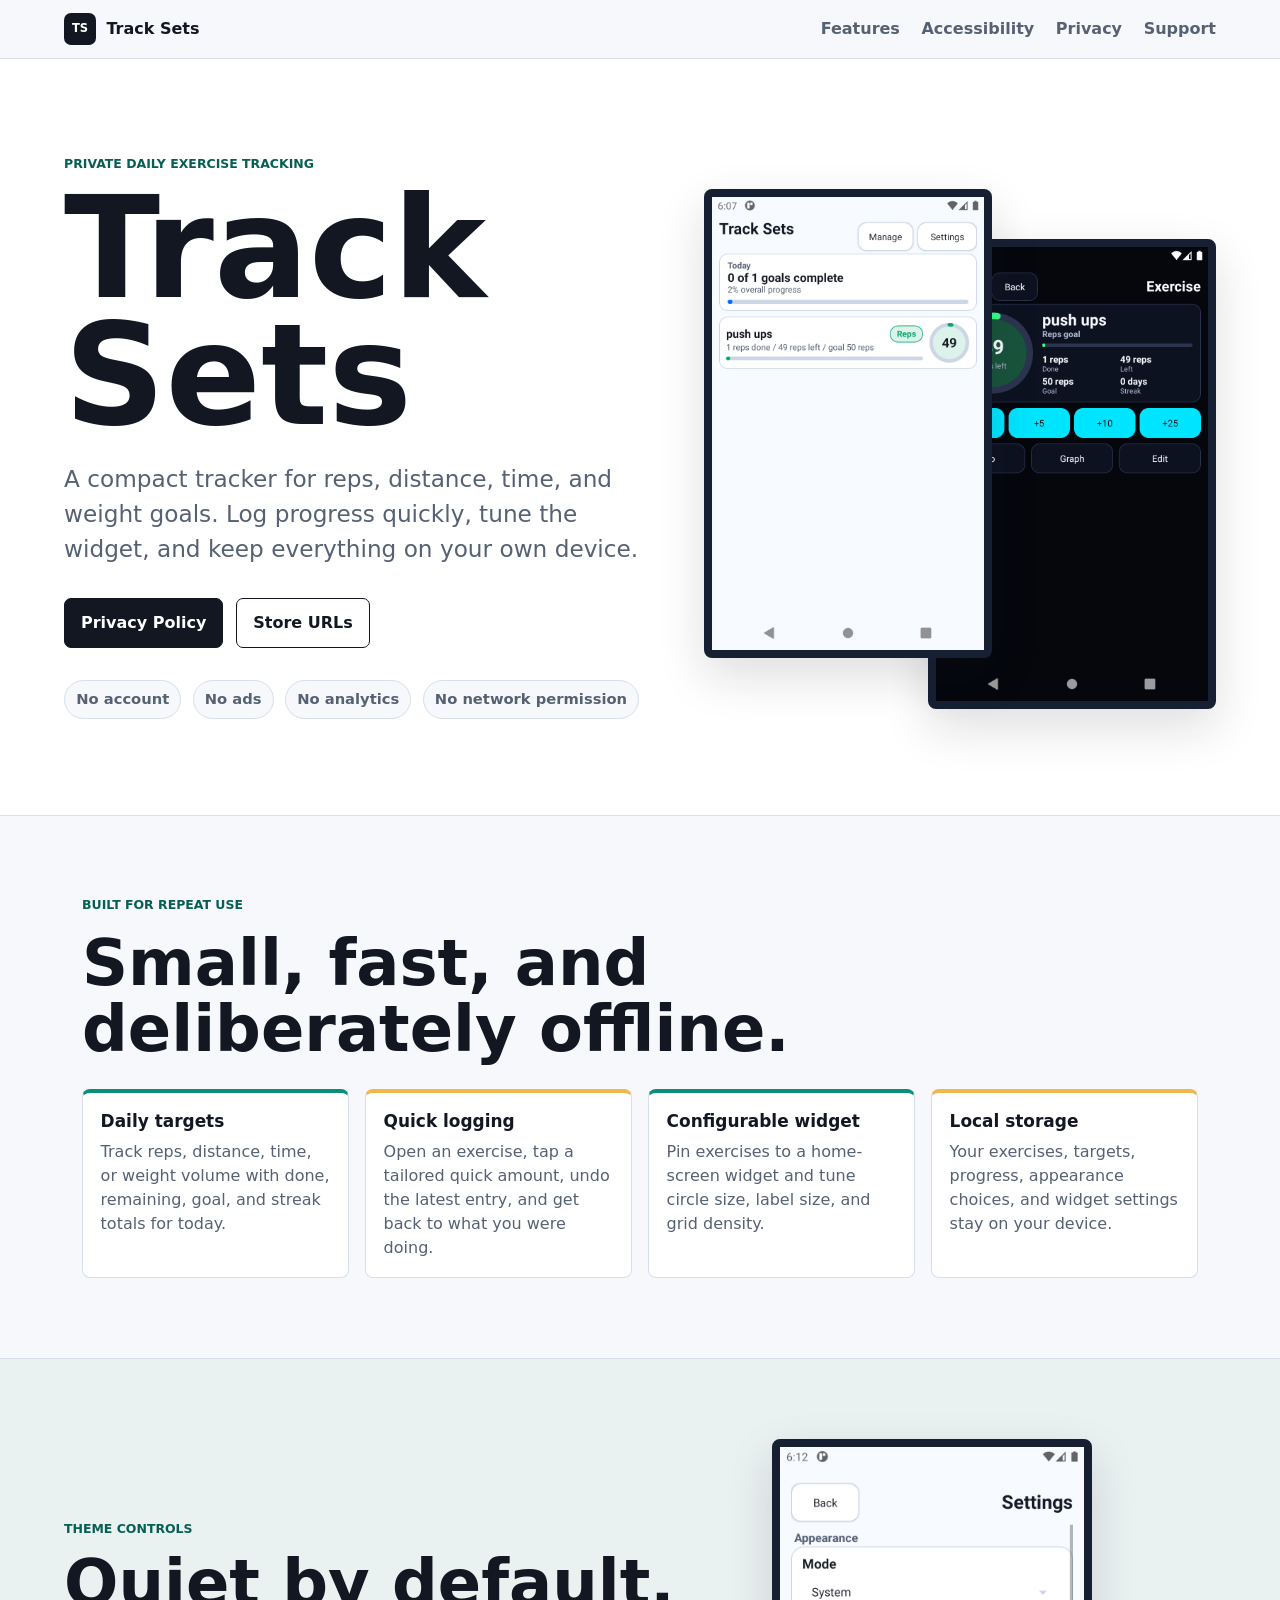
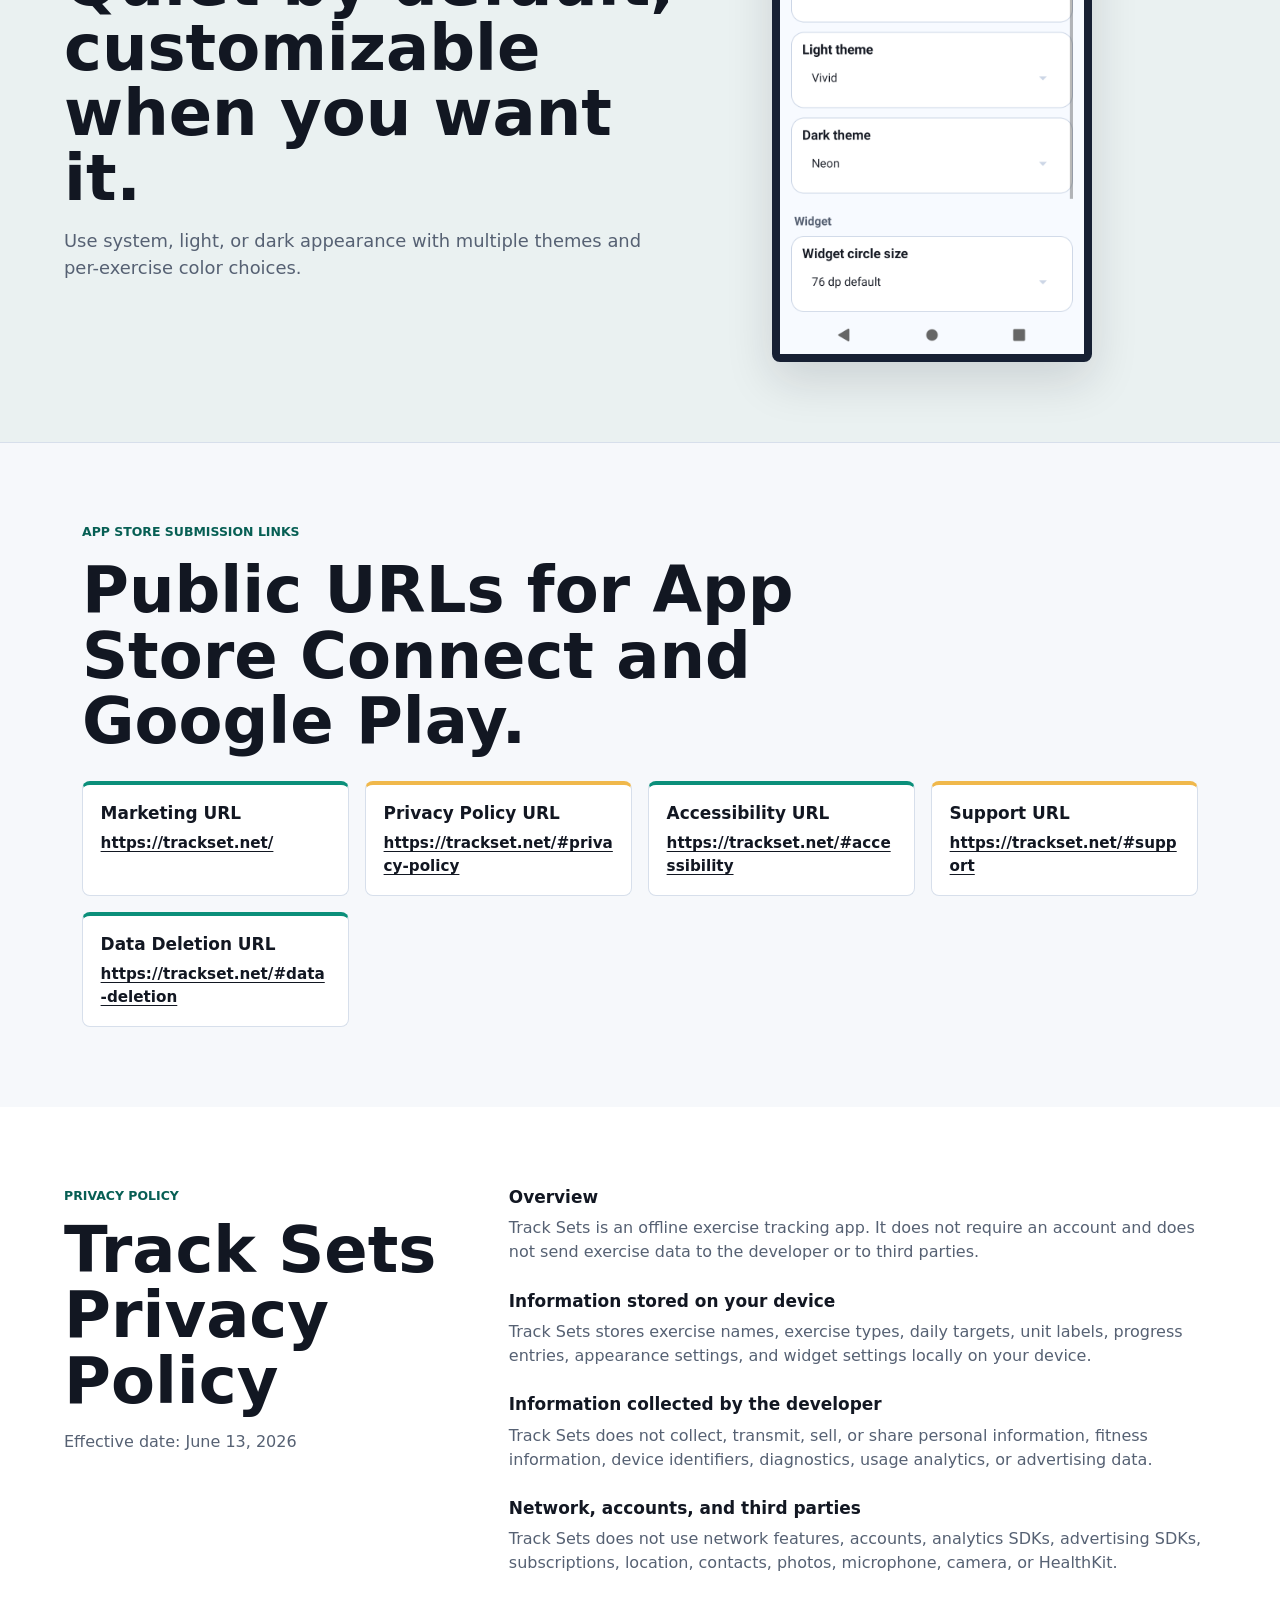
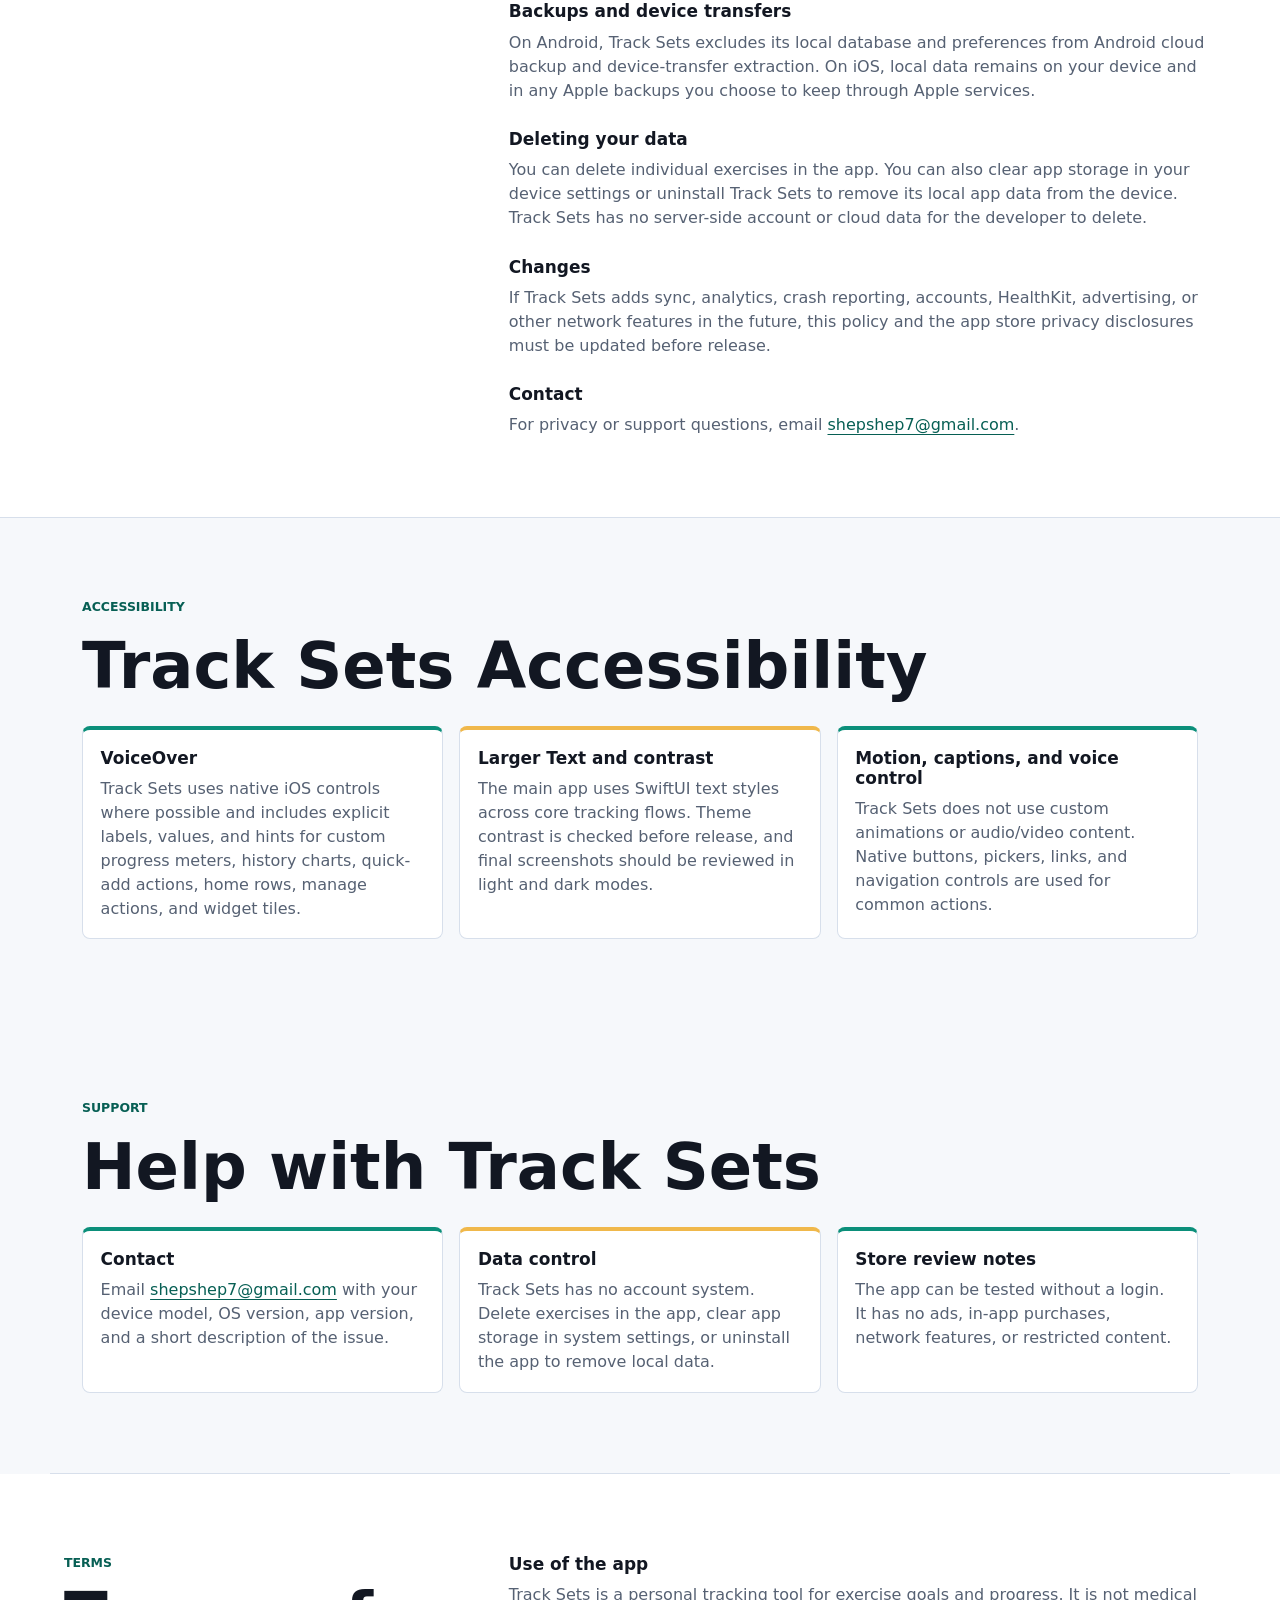
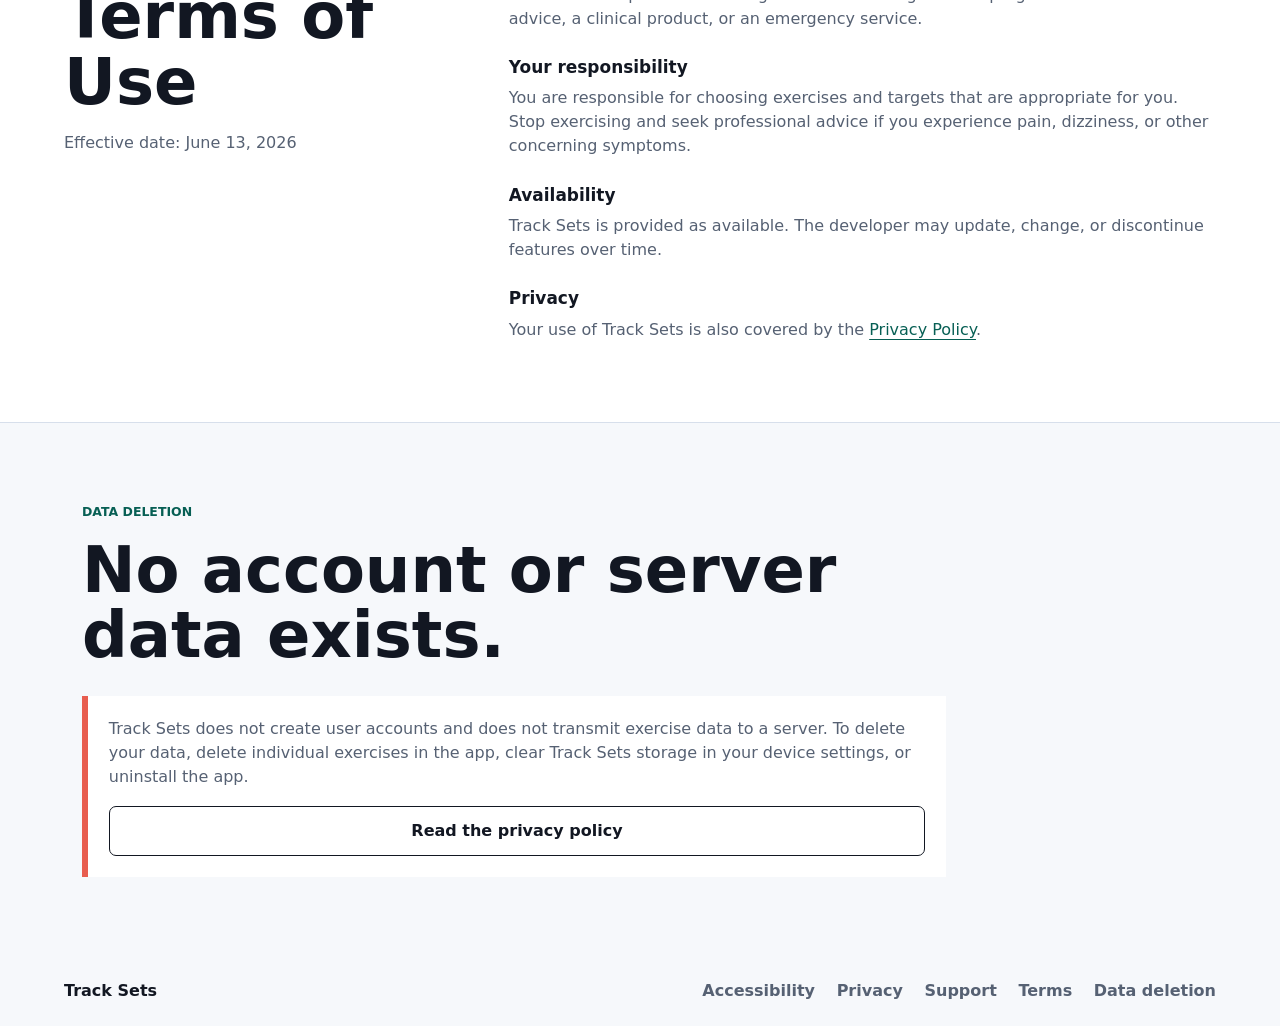
==== commit 2d29f59b: "Add accessibility store page" ====
--- a/index.html
+++ b/index.html
@@ -25,6 +25,7 @@
     </a>
     <nav class="nav-links" aria-label="Site">
       <a href="#features">Features</a>
+      <a href="#accessibility">Accessibility</a>
       <a href="#privacy-policy">Privacy</a>
       <a href="#support">Support</a>
     </nav>
@@ -102,6 +103,10 @@
           <a href="https://trackset.net/#privacy-policy">https://trackset.net/#privacy-policy</a>
         </article>
         <article class="url-card">
+          <h3>Accessibility URL</h3>
+          <a href="https://trackset.net/#accessibility">https://trackset.net/#accessibility</a>
+        </article>
+        <article class="url-card">
           <h3>Support URL</h3>
           <a href="https://trackset.net/#support">https://trackset.net/#support</a>
         </article>
@@ -145,6 +150,27 @@
       </div>
     </section>
 
+    <section id="accessibility" class="section-wrap">
+      <div class="section-heading">
+        <p class="eyebrow">Accessibility</p>
+        <h2>Track Sets Accessibility</h2>
+      </div>
+      <div class="support-grid">
+        <article class="feature-card">
+          <h3>VoiceOver</h3>
+          <p>Track Sets uses native iOS controls where possible and includes explicit labels, values, and hints for custom progress meters, history charts, quick-add actions, home rows, manage actions, and widget tiles.</p>
+        </article>
+        <article class="feature-card">
+          <h3>Larger Text and contrast</h3>
+          <p>The main app uses SwiftUI text styles across core tracking flows. Theme contrast is checked before release, and final screenshots should be reviewed in light and dark modes.</p>
+        </article>
+        <article class="feature-card">
+          <h3>Motion, captions, and voice control</h3>
+          <p>Track Sets does not use custom animations or audio/video content. Native buttons, pickers, links, and navigation controls are used for common actions.</p>
+        </article>
+      </div>
+    </section>
+
     <section id="support" class="section-wrap support-section">
       <div class="section-heading">
         <p class="eyebrow">Support</p>
@@ -202,6 +228,7 @@
   <footer class="site-footer">
     <p>Track Sets</p>
     <nav aria-label="Footer">
+      <a href="#accessibility">Accessibility</a>
       <a href="#privacy-policy">Privacy</a>
       <a href="#support">Support</a>
       <a href="#terms">Terms</a>
